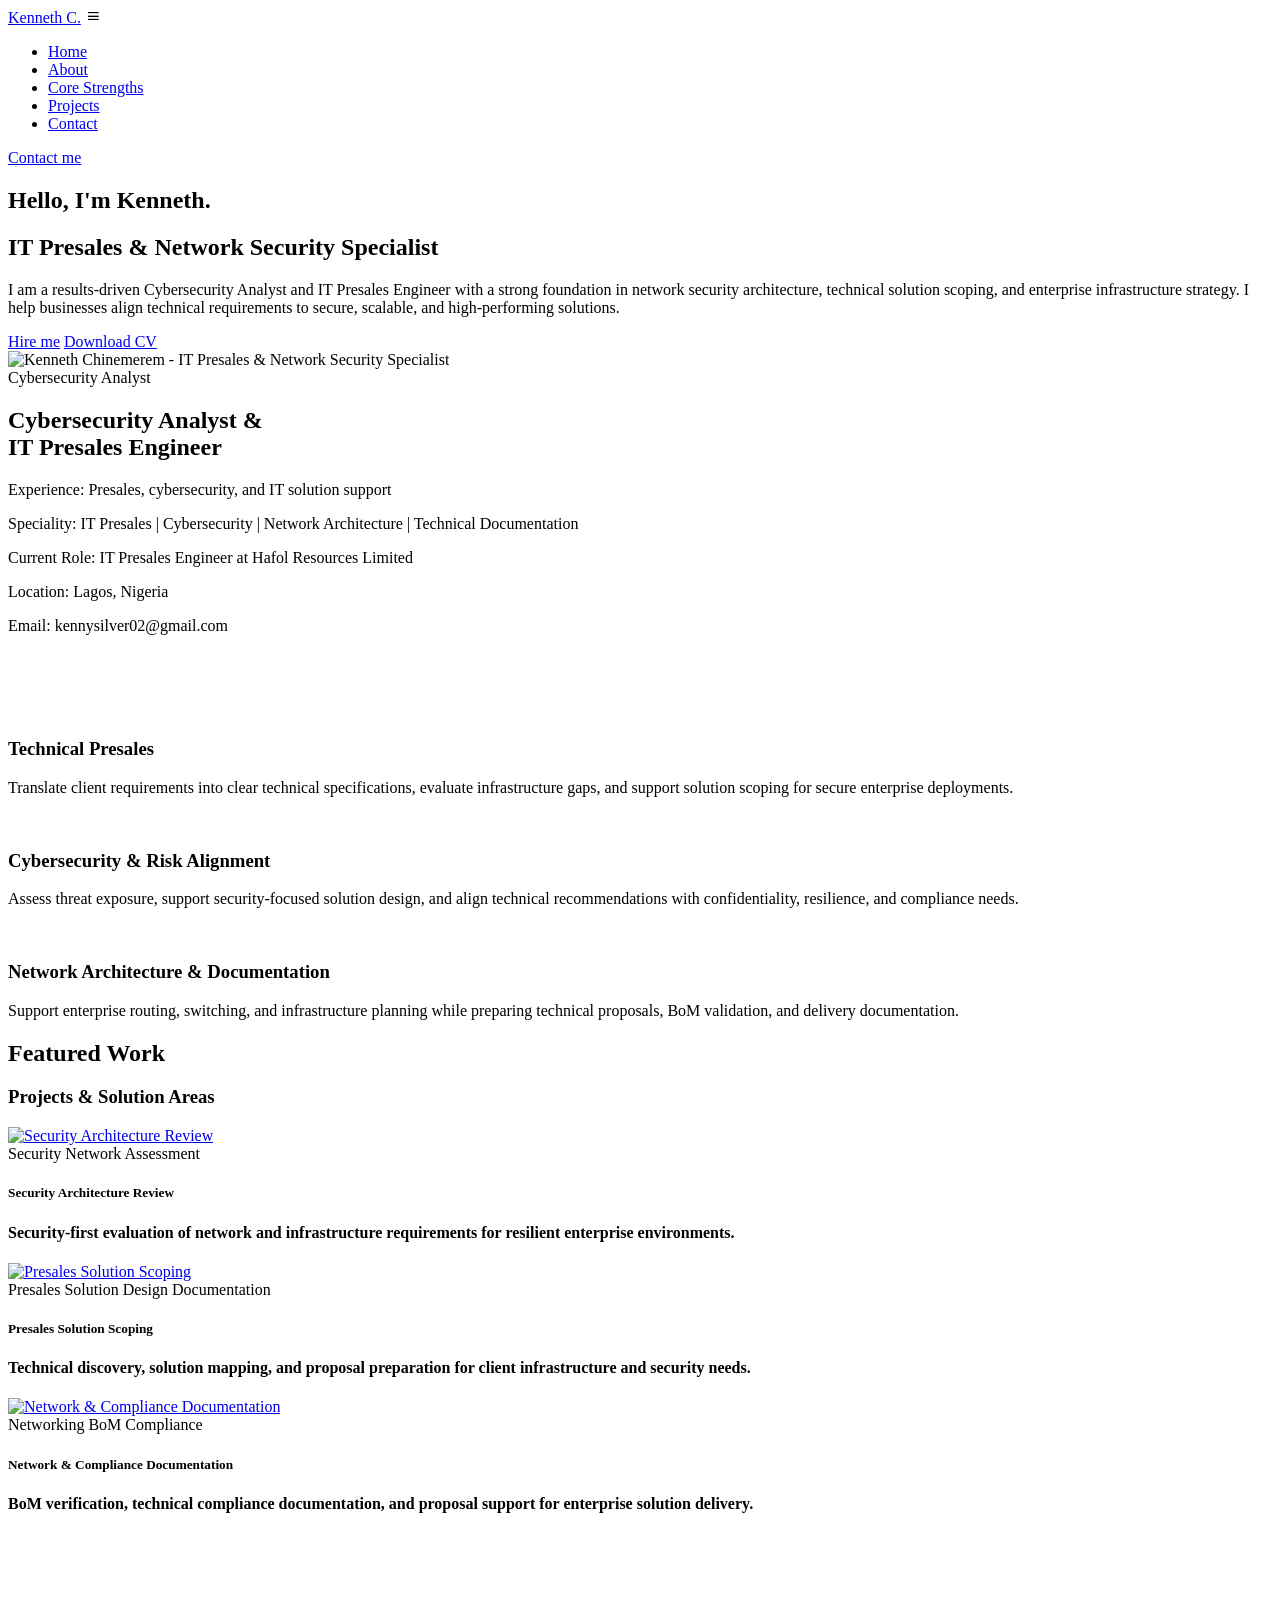
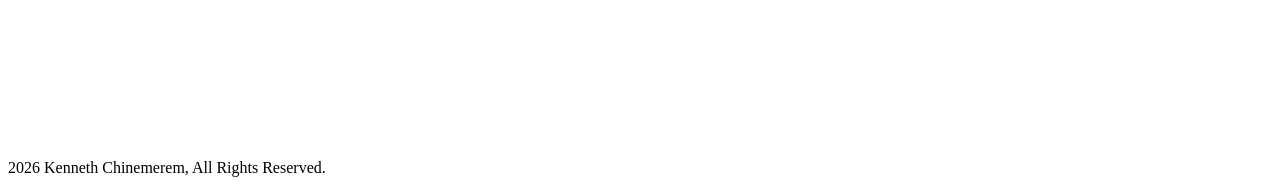
==== index.html @ 2a14ae57 "Replace portfolio content with Kenneth Chinemerem profile and resume details" ====
<!DOCTYPE html>
<html lang="en">
<head>
    <meta charset="UTF-8">
    <meta name="viewport" content="width=device-width, initial-scale=1.0">
    <title>Kenneth Chinemerem | IT Presales & Cybersecurity Specialist</title>
    <meta name="description" content="Kenneth Chinemerem is an IT Presales & Network Security Specialist focused on cybersecurity, network infrastructure, technical solution scoping, and enterprise security solutions.">
    <link rel="stylesheet" href="style.css">
    <link rel="stylesheet" href="https://unpkg.com/boxicons@latest/css/boxicons.min.css">
    <link href="https://cdn.jsdelivr.net/npm/remixicon@3.5.0/fonts/remixicon.css" rel="stylesheet">
    <link rel="stylesheet" href="https://unpkg.com/aos@next/dist/aos.css" />
</head>
<body>

<header>
  <a href="#" class="logo"><span>Kenneth</span> C.</a>
  <div class="bx bx-menu" id="menu-icon"></div>
  <ul class="navlist">
    <li><a href="#home">Home</a></li>
    <li><a href="#about">About</a></li>
    <li><a href="#services">Core Strengths</a></li>
    <li><a href="#portfolio">Projects</a></li>
    <li><a href="#contact">Contact</a></li>
  </ul>
  <div class="top-btnn">
    <a href="#contact" class="h-btn">Contact me</a>
  </div>
</header>

<section class="hero" id="home">
  <div class="main-content" data-aos="fade-in">
    <h1>Hello, I'm Kenneth.</h1>
    <h2>IT Presales & <span>Network Security</span> Specialist</h2>
    <p>
      I am a results-driven Cybersecurity Analyst and IT Presales Engineer with a strong foundation in network security architecture, technical solution scoping, and enterprise infrastructure strategy. I help businesses align technical requirements to secure, scalable, and high-performing solutions.
    </p>

    <div class="social">
      <a href="https://github.com/kennysilver02" target="_blank" rel="noreferrer"><i class="ri-github-fill"></i></a>
      <a href="https://linkedin.com/in/kenneth-chinemerem" target="_blank" rel="noreferrer"><i class="ri-linkedin-fill"></i></a>
    </div>

    <div class="main-btn">
      <a href="#contact" class="btn">Hire me</a>
      <a href="RESUME.md" class="btn btn2">Download CV</a>
    </div>
  </div>
</section>

<section class="about" id="about">
  <div class="about-img" data-aos="zoom-in-down">
    <div class="profile-wrapper">
      <img src="./img/my pic.jpg" alt="Kenneth Chinemerem - IT Presales & Network Security Specialist">
      <div class="role-badge">Cybersecurity Analyst</div>
    </div>
  </div>

  <div class="about-text" data-aos="zoom-in-up">
    <h2>Cybersecurity Analyst &<br> IT Presales <span>Engineer</span></h2>
    <div class="exp-area">
      <p class="exp">Experience: <span>Presales, cybersecurity, and IT solution support</span></p>
      <p class="exp">Speciality: <span>IT Presales | Cybersecurity | Network Architecture | Technical Documentation</span></p>
      <p class="exp">Current Role: <span>IT Presales Engineer at Hafol Resources Limited</span></p>
      <p class="exp">Location: <span>Lagos, Nigeria</span></p>
      <p class="exp">Email: <span>kennysilver02@gmail.com</span></p>
    </div>
  </div>
</section>

<section class="services" id="services">
  <div class="center-text" data-aos="fade-down">
    <h2>Core <span>Strengths</span></h2>
  </div>

  <div class="services-content" data-aos="zoom-in-up">
    <div class="box">
      <img src="./img/s-1.svg" alt="">
      <h3>Technical Presales</h3>
      <p>Translate client requirements into clear technical specifications, evaluate infrastructure gaps, and support solution scoping for secure enterprise deployments.</p>
    </div>

    <div class="box">
      <img src="./img/s-2.svg" alt="">
      <h3>Cybersecurity & Risk Alignment</h3>
      <p>Assess threat exposure, support security-focused solution design, and align technical recommendations with confidentiality, resilience, and compliance needs.</p>
    </div>

    <div class="box">
      <img src="./img/s-3.svg" alt="">
      <h3>Network Architecture & Documentation</h3>
      <p>Support enterprise routing, switching, and infrastructure planning while preparing technical proposals, BoM validation, and delivery documentation.</p>
    </div>
  </div>
</section>

<section class="portfolio" id="portfolio">
  <div class="center-text" data-aos="fade-down">
    <h2>Featured <span>Work</span></h2>
    <h3>Projects & Solution Areas</h3>
  </div>

  <div class="Portfolio-content" data-aos="zoom-in-up">
    <div class="row">
      <a href="#" target="_blank" rel="noreferrer">
        <img src="./img/port-11.png" alt="Security Architecture Review">
      </a>
      <div class="tag-group">
        <span class="tech-tag">Security</span>
        <span class="tech-tag">Network</span>
        <span class="tech-tag">Assessment</span>
      </div>
      <div class="main-row">
        <div class="row-text">
          <h5>Security Architecture Review</h5>
        </div>
        <div class="row-icon"><i class="ri-shield-check-fill"></i></div>
      </div>
      <h4>Security-first evaluation of network and infrastructure requirements for resilient enterprise environments.</h4>
    </div>

    <div class="row">
      <a href="#" target="_blank" rel="noreferrer">
        <img src="./img/port-44.jpg" alt="Presales Solution Scoping">
      </a>
      <div class="tag-group">
        <span class="tech-tag">Presales</span>
        <span class="tech-tag">Solution Design</span>
        <span class="tech-tag">Documentation</span>
      </div>
      <div class="main-row">
        <div class="row-text">
          <h5>Presales Solution Scoping</h5>
        </div>
        <div class="row-icon"><i class="ri-file-paper-2-fill"></i></div>
      </div>
      <h4>Technical discovery, solution mapping, and proposal preparation for client infrastructure and security needs.</h4>
    </div>

    <div class="row">
      <a href="#" target="_blank" rel="noreferrer">
        <img src="./img/port-55.png" alt="Network & Compliance Documentation">
      </a>
      <div class="tag-group">
        <span class="tech-tag">Networking</span>
        <span class="tech-tag">BoM</span>
        <span class="tech-tag">Compliance</span>
      </div>
      <div class="main-row">
        <div class="row-text">
          <h5>Network & Compliance Documentation</h5>
        </div>
        <div class="row-icon"><i class="ri-stack-line"></i></div>
      </div>
      <h4>BoM verification, technical compliance documentation, and proposal support for enterprise solution delivery.</h4>
    </div>
  </div>
</section>

<section class="contact" id="contact">
  <div class="center-text" data-aos="fade-down">
    <h2>Contact <span>Me</span></h2>
  </div>

  <div class="contact-form" data-aos="zoom-in">
    <form action="https://formspree.io/f/your-form-id" method="POST">
      <input type="text" name="name" placeholder="Your Name" required>
      <input type="email" name="email" placeholder="Email Address..." required>
      <textarea name="message" cols="30" rows="10" placeholder="Write Message Here." required></textarea>
      <input type="submit" value="Send Message" class="send-btn">
    </form>
  </div>
</section>

<div class="social">
  <a href="https://github.com/kennysilver02" target="_blank" rel="noreferrer"><i class="ri-github-fill"></i></a>
  <a href="https://linkedin.com/in/kenneth-chinemerem" target="_blank" rel="noreferrer"><i class="ri-linkedin-fill"></i></a>
</div>

<div class="footer">
  <div class="copyright">
    <p>2026 Kenneth Chinemerem, All Rights Reserved.</p>
  </div>
  <a href="#home" class="scroll-top"><i class="ri-arrow-up-s-fill"></i></a>
</div>

<script src="./script.js"></script>
<script src="https://unpkg.com/aos@next/dist/aos.js"></script>
<script>
  AOS.init({
    offset: 300,
    duration: 1400,
  });
</script>

</body>
</html>
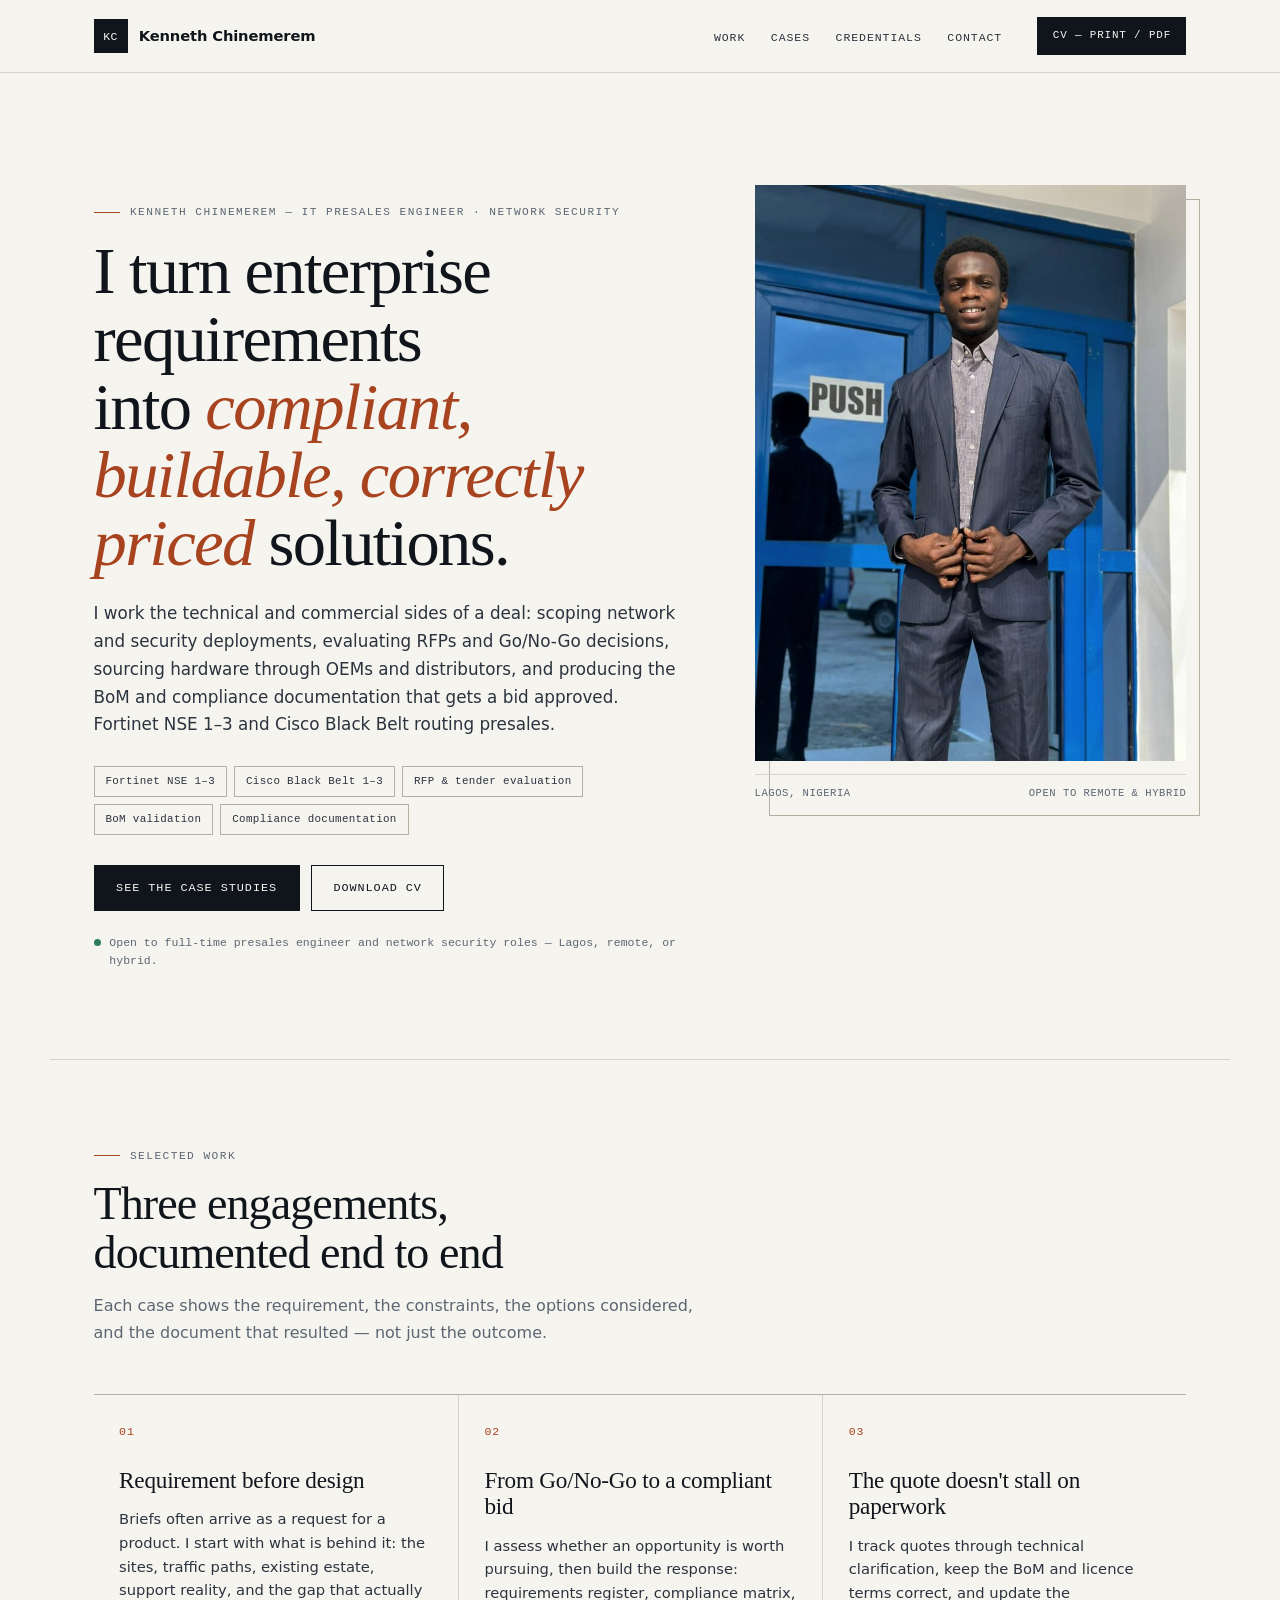
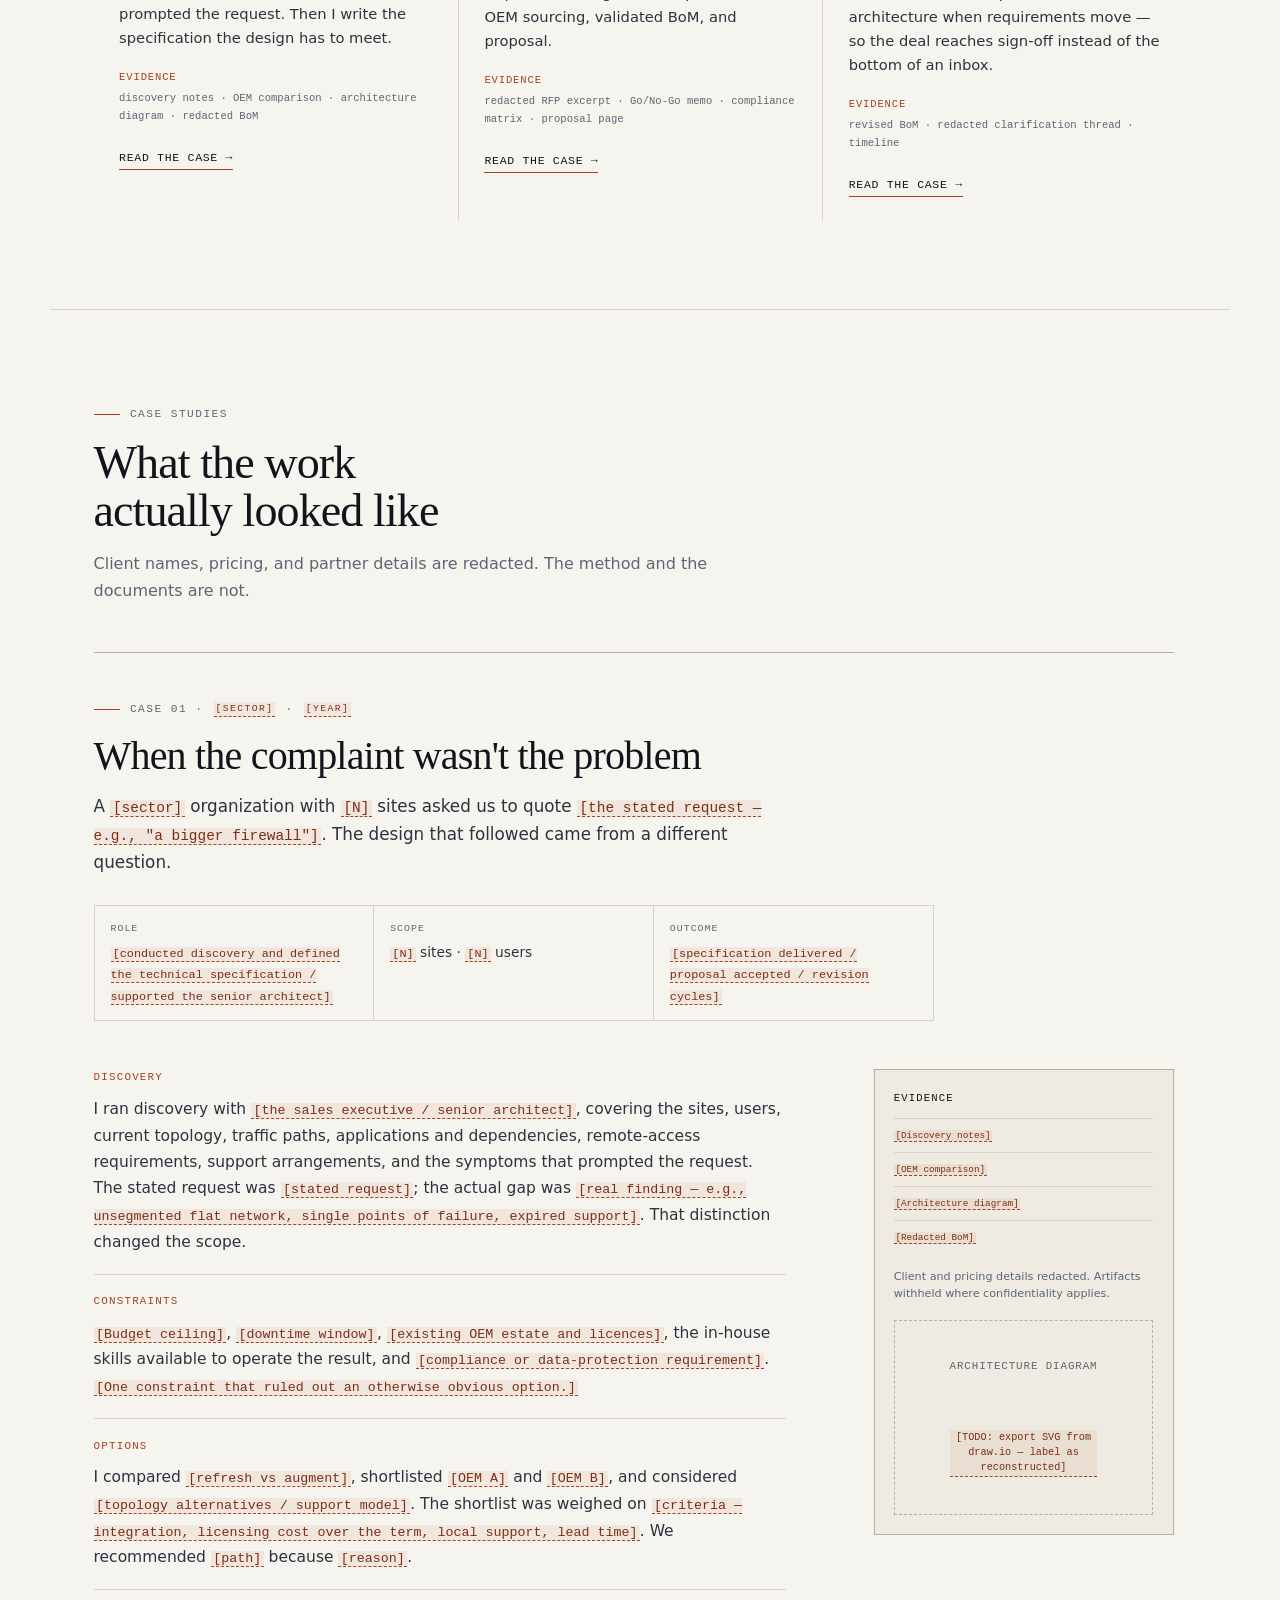
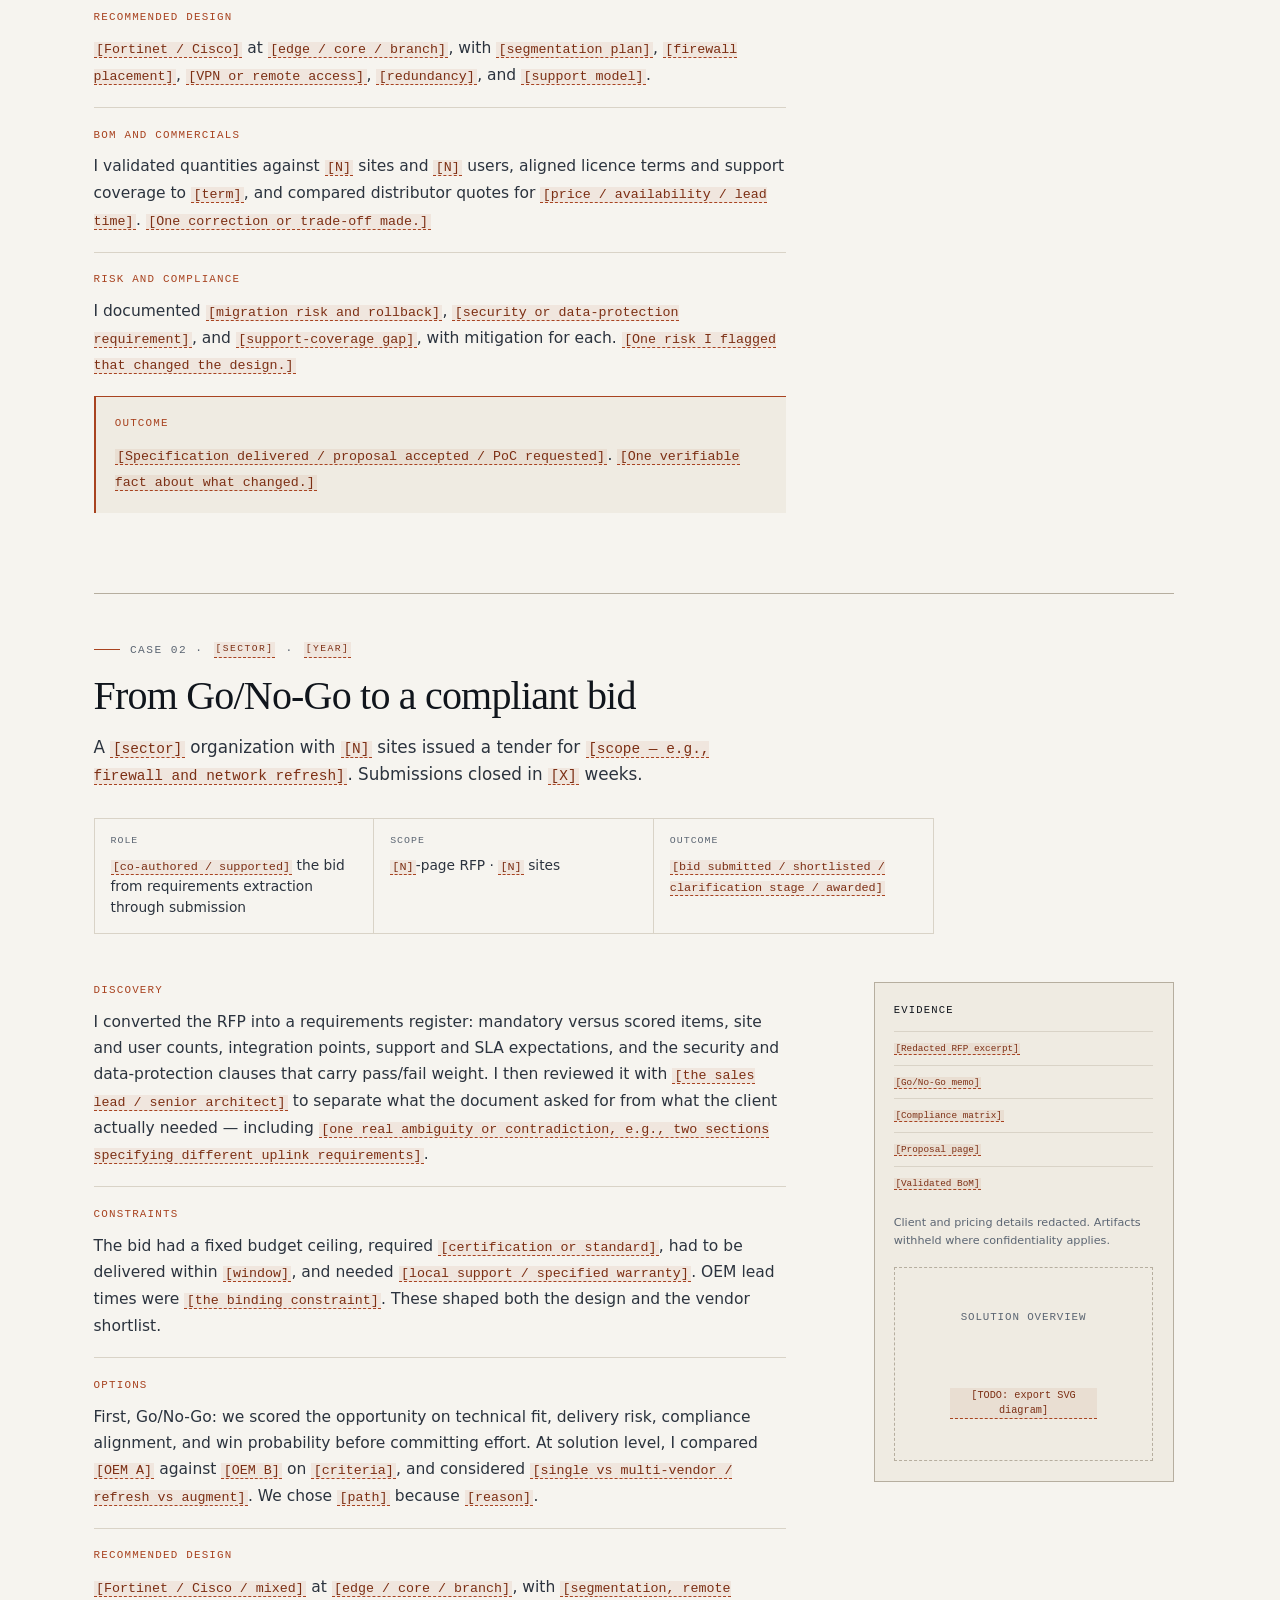
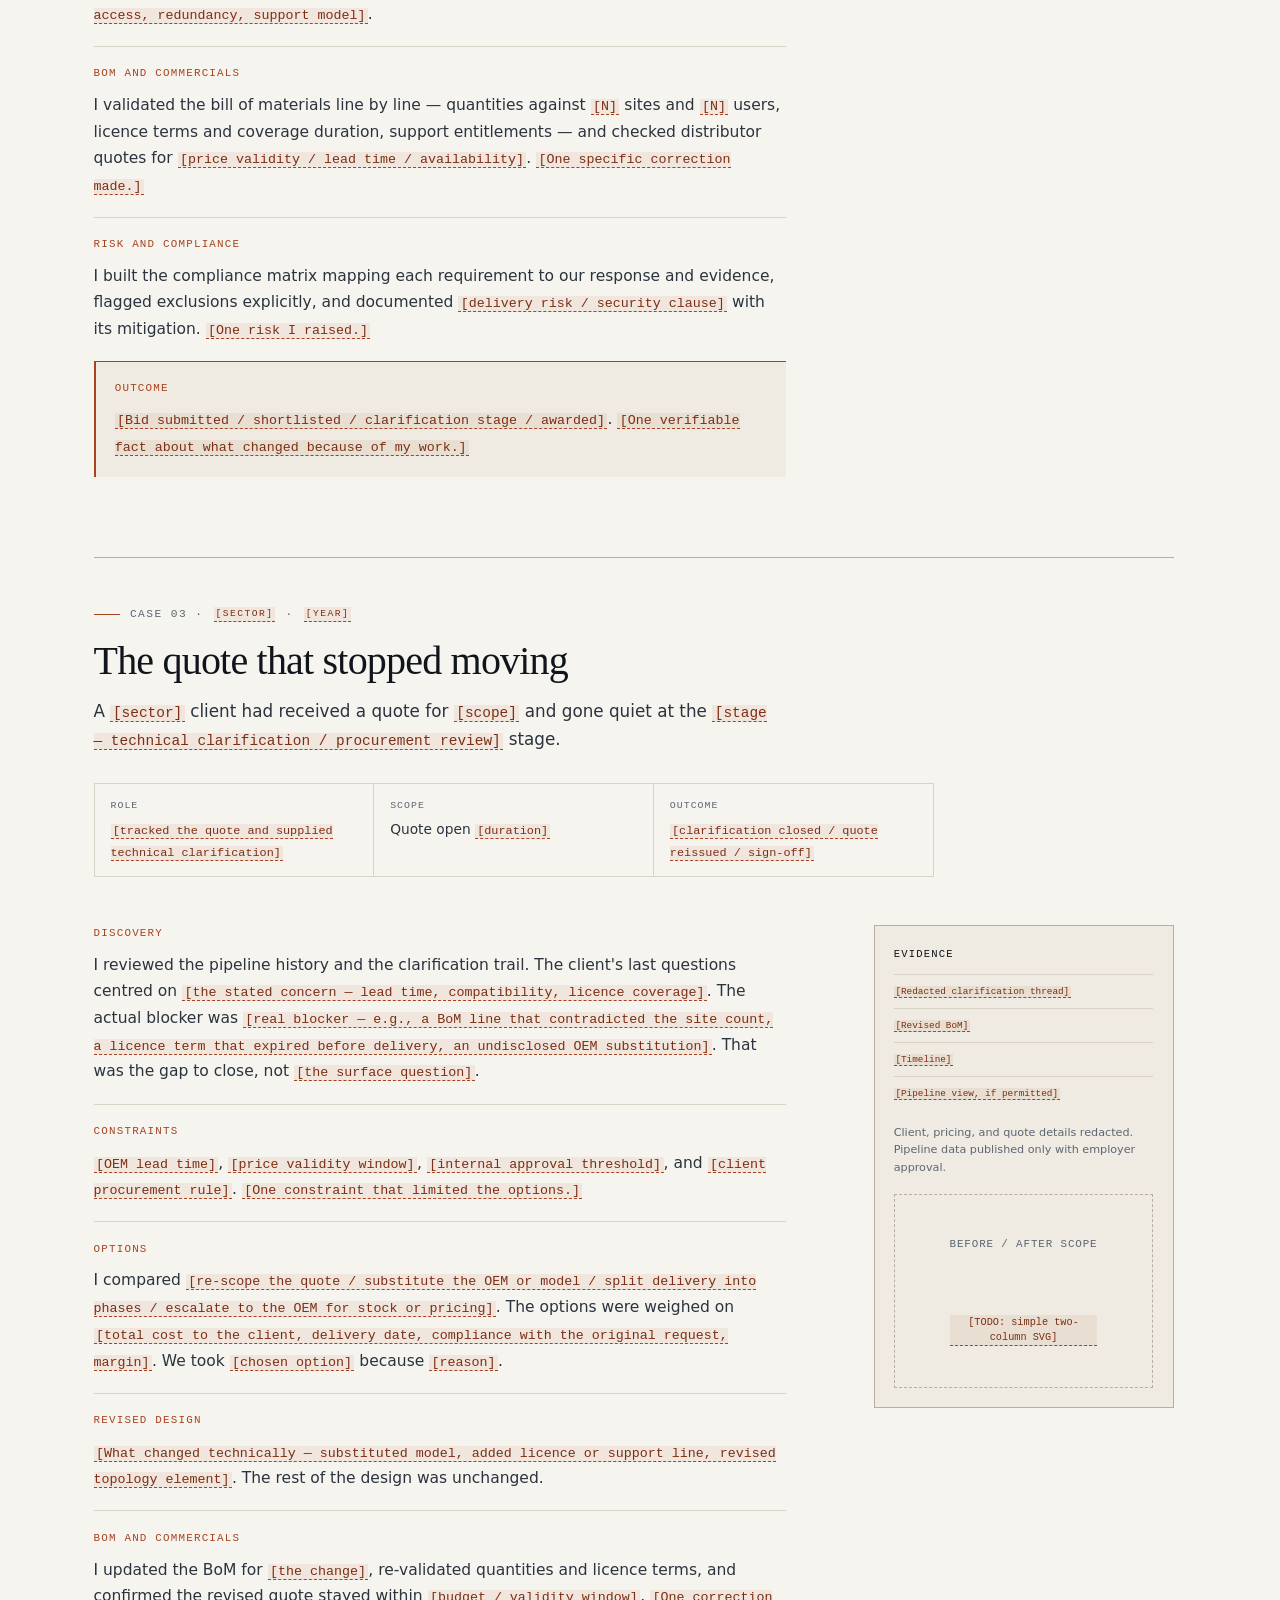
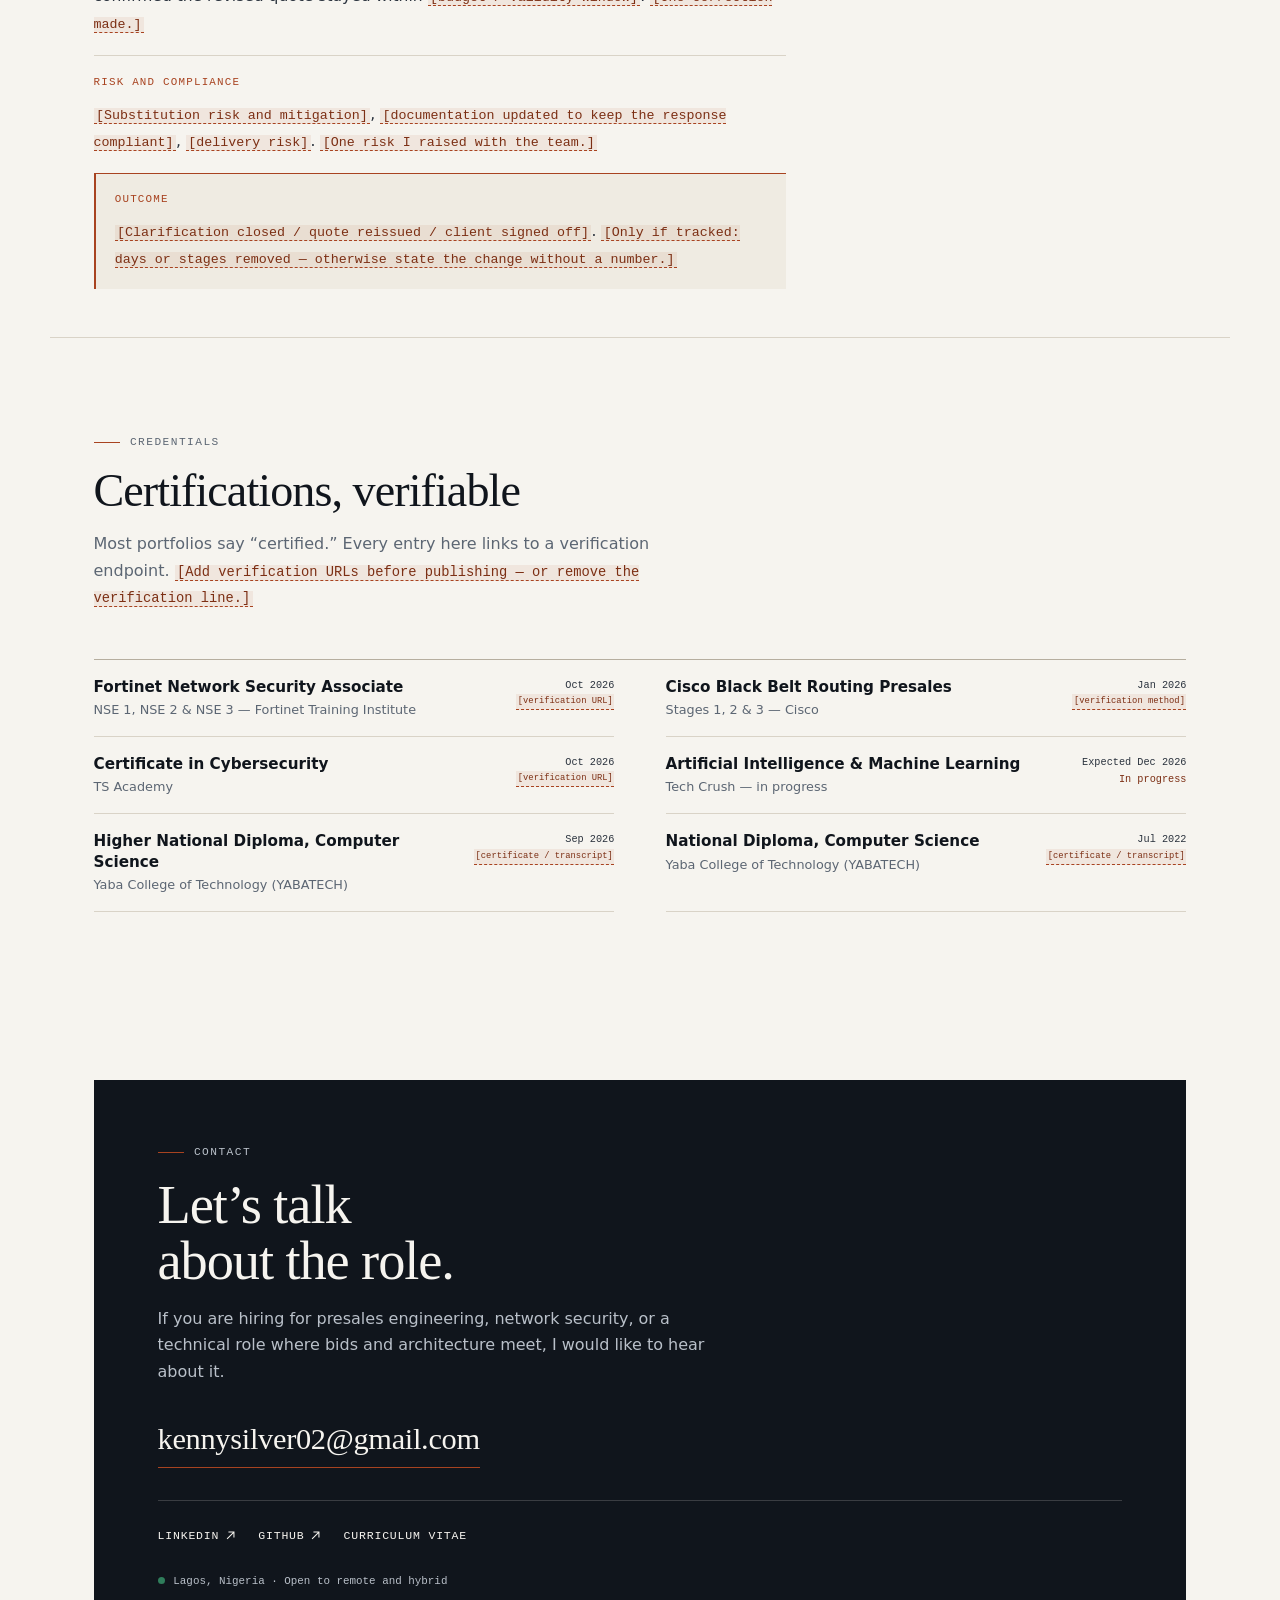
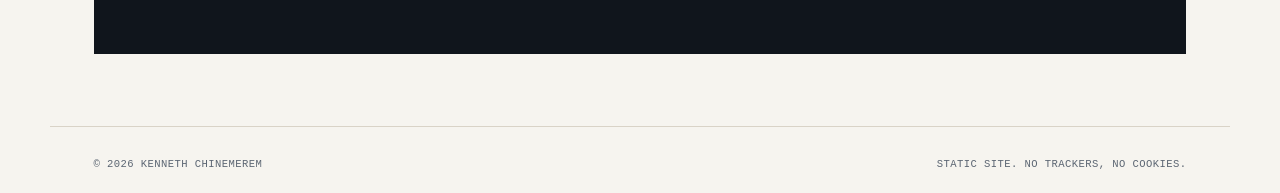
==== commit fb78365c: "Rebuild portfolio as presales evidence site Replace the template with an editorial profile: three ca" ====
--- a/index.html
+++ b/index.html
@@ -1,196 +1,638 @@
 <!DOCTYPE html>
 <html lang="en">
 <head>
-    <meta charset="UTF-8">
-    <meta name="viewport" content="width=device-width, initial-scale=1.0">
-    <title>Kenneth Chinemerem | IT Presales & Cybersecurity Specialist</title>
-    <meta name="description" content="Kenneth Chinemerem is an IT Presales & Network Security Specialist focused on cybersecurity, network infrastructure, technical solution scoping, and enterprise security solutions.">
-    <link rel="stylesheet" href="style.css">
-    <link rel="stylesheet" href="https://unpkg.com/boxicons@latest/css/boxicons.min.css">
-    <link href="https://cdn.jsdelivr.net/npm/remixicon@3.5.0/fonts/remixicon.css" rel="stylesheet">
-    <link rel="stylesheet" href="https://unpkg.com/aos@next/dist/aos.css" />
+<meta charset="UTF-8">
+<meta name="viewport" content="width=device-width, initial-scale=1.0">
+<title>Kenneth Chinemerem — IT Presales Engineer | Network Security</title>
+<meta name="description" content="Kenneth Chinemerem is an IT Presales Engineer with Fortinet NSE 1–3 and Cisco Black Belt routing presales, working on RFP evaluation, solution scoping, BoM validation, and compliance documentation for network and security deployments.">
+<meta name="theme-color" content="#10151c">
+
+<!-- TODO before deploy: replace example.com with the deployed URL in canonical, OG, and JSON-LD. -->
+<link rel="canonical" href="https://example.com/">
+
+<meta property="og:type" content="profile">
+<meta property="og:title" content="Kenneth Chinemerem — IT Presales Engineer">
+<meta property="og:description" content="Enterprise requirements into compliant, buildable, correctly priced network and security solutions.">
+<meta property="og:url" content="https://example.com/">
+<meta property="og:image" content="https://example.com/img/og.jpg">
+<meta property="og:image:width" content="1200">
+<meta property="og:image:height" content="630">
+<meta name="twitter:card" content="summary_large_image">
+
+<link rel="icon" href="img/favicon.svg" type="image/svg+xml">
+<link rel="preload" as="image" href="img/kenneth-portrait.jpg">
+<link rel="stylesheet" href="style.css">
+
+<!--
+  PLACEHOLDERS
+  Every bracketed item is wrapped in <span class="ph"> and must be replaced or removed
+  before publishing. Nothing in brackets should reach production.
+  Blocking inputs are listed in the case studies and the credentials section.
+-->
+
+<script type="application/ld+json">
+{
+  "@context": "https://schema.org",
+  "@type": "Person",
+  "name": "Kenneth Chinemerem",
+  "jobTitle": "IT Presales Engineer",
+  "description": "IT Presales Engineer specialising in network security solution scoping, RFP and bid evaluation, OEM sourcing, BoM validation, and compliance documentation.",
+  "email": "mailto:kennysilver02@gmail.com",
+  "url": "https://example.com/",
+  "image": "https://example.com/img/kenneth-portrait.jpg",
+  "address": {
+    "@type": "PostalAddress",
+    "addressLocality": "Lagos",
+    "addressCountry": "NG"
+  },
+  "sameAs": [
+    "https://linkedin.com/in/kenneth-chinemerem",
+    "https://github.com/kennysilver02"
+  ],
+  "alumniOf": {
+    "@type": "CollegeOrUniversity",
+    "name": "Yaba College of Technology"
+  },
+  "knowsAbout": [
+    "IT presales",
+    "Network security",
+    "RFP evaluation",
+    "Bill of Materials validation",
+    "Technical compliance documentation",
+    "Fortinet security",
+    "Enterprise routing and switching"
+  ],
+  "hasCredential": [
+    { "@type": "EducationalOccupationalCredential", "name": "Fortinet Network Security Associate (NSE 1–3)", "credentialCategory": "certification" },
+    { "@type": "EducationalOccupationalCredential", "name": "Cisco Black Belt Routing Presales (Stages 1–3)", "credentialCategory": "certification" }
+  ]
+}
+</script>
 </head>
 <body>
-
-<header>
-  <a href="#" class="logo"><span>Kenneth</span> C.</a>
-  <div class="bx bx-menu" id="menu-icon"></div>
-  <ul class="navlist">
-    <li><a href="#home">Home</a></li>
-    <li><a href="#about">About</a></li>
-    <li><a href="#services">Core Strengths</a></li>
-    <li><a href="#portfolio">Projects</a></li>
-    <li><a href="#contact">Contact</a></li>
-  </ul>
-  <div class="top-btnn">
-    <a href="#contact" class="h-btn">Contact me</a>
+<a class="skip-link" href="#main">Skip to content</a>
+
+<header class="site-header">
+  <div class="wrap header-inner">
+    <a class="brand" href="#top">
+      <span class="brand-mark" aria-hidden="true">KC</span>
+      <span class="brand-name">Kenneth Chinemerem</span>
+    </a>
+
+    <button class="nav-toggle" type="button" aria-expanded="false" aria-controls="site-nav" aria-label="Open menu">
+      <span class="nav-toggle-bar" aria-hidden="true"></span>
+      <span class="nav-toggle-bar" aria-hidden="true"></span>
+    </button>
+
+    <nav id="site-nav" class="site-nav" aria-label="Primary">
+      <ul>
+        <li><a href="#work">Work</a></li>
+        <li><a href="#cases">Cases</a></li>
+        <li><a href="#credentials">Credentials</a></li>
+        <li><a href="#contact">Contact</a></li>
+      </ul>
+      <a class="button button-small" href="cv.html">CV — print / PDF</a>
+    </nav>
   </div>
 </header>
 
-<section class="hero" id="home">
-  <div class="main-content" data-aos="fade-in">
-    <h1>Hello, I'm Kenneth.</h1>
-    <h2>IT Presales & <span>Network Security</span> Specialist</h2>
-    <p>
-      I am a results-driven Cybersecurity Analyst and IT Presales Engineer with a strong foundation in network security architecture, technical solution scoping, and enterprise infrastructure strategy. I help businesses align technical requirements to secure, scalable, and high-performing solutions.
-    </p>
-
-    <div class="social">
-      <a href="https://github.com/kennysilver02" target="_blank" rel="noreferrer"><i class="ri-github-fill"></i></a>
-      <a href="https://linkedin.com/in/kenneth-chinemerem" target="_blank" rel="noreferrer"><i class="ri-linkedin-fill"></i></a>
+<main id="main">
+
+  <section class="hero wrap" id="top">
+    <div class="hero-copy">
+      <p class="eyebrow">Kenneth Chinemerem — IT Presales Engineer · Network Security</p>
+      <h1>I turn enterprise requirements into <em>compliant, buildable, correctly priced</em> solutions.</h1>
+      <p class="lede">
+        I work the technical and commercial sides of a deal: scoping network and security
+        deployments, evaluating RFPs and Go/No-Go decisions, sourcing hardware through OEMs
+        and distributors, and producing the BoM and compliance documentation that gets a bid
+        approved. Fortinet NSE 1–3 and Cisco Black Belt routing presales.
+      </p>
+
+      <ul class="chips">
+        <li>Fortinet NSE 1–3</li>
+        <li>Cisco Black Belt 1–3</li>
+        <li>RFP &amp; tender evaluation</li>
+        <li>BoM validation</li>
+        <li>Compliance documentation</li>
+      </ul>
+
+      <div class="actions">
+        <a class="button" href="#cases">See the case studies</a>
+        <a class="button button-ghost" href="cv.html">Download CV</a>
+      </div>
+
+      <p class="availability">
+        Open to full-time presales engineer and network security roles — Lagos, remote, or hybrid.
+      </p>
     </div>
 
-    <div class="main-btn">
-      <a href="#contact" class="btn">Hire me</a>
-      <a href="RESUME.md" class="btn btn2">Download CV</a>
+    <figure class="hero-portrait">
+      <img src="img/kenneth-portrait.jpg" width="760" height="1013"
+           alt="Kenneth Chinemerem, IT Presales Engineer, photographed in Lagos." fetchpriority="high">
+      <figcaption>
+        <span>Lagos, Nigeria</span>
+        <span>Open to remote &amp; hybrid</span>
+      </figcaption>
+    </figure>
+  </section>
+
+  <section class="work wrap" id="work">
+    <header class="section-head">
+      <p class="eyebrow">Selected work</p>
+      <h2>Three engagements, documented end to end</h2>
+      <p class="section-sub">
+        Each case shows the requirement, the constraints, the options considered, and the
+        document that resulted — not just the outcome.
+      </p>
+    </header>
+
+    <ol class="cards">
+      <li class="card">
+        <span class="card-num" aria-hidden="true">01</span>
+        <h3>Requirement before design</h3>
+        <p>
+          Briefs often arrive as a request for a product. I start with what is behind it:
+          the sites, traffic paths, existing estate, support reality, and the gap that
+          actually prompted the request. Then I write the specification the design has to meet.
+        </p>
+        <p class="evidence-line">
+          <span class="evidence-label">Evidence</span>
+          discovery notes · OEM comparison · architecture diagram · redacted BoM
+        </p>
+        <a class="card-link" href="#case-01">Read the case</a>
+      </li>
+
+      <li class="card">
+        <span class="card-num" aria-hidden="true">02</span>
+        <h3>From Go/No-Go to a compliant bid</h3>
+        <p>
+          I assess whether an opportunity is worth pursuing, then build the response:
+          requirements register, compliance matrix, OEM sourcing, validated BoM, and proposal.
+        </p>
+        <p class="evidence-line">
+          <span class="evidence-label">Evidence</span>
+          redacted RFP excerpt · Go/No-Go memo · compliance matrix · proposal page
+        </p>
+        <a class="card-link" href="#case-02">Read the case</a>
+      </li>
+
+      <li class="card">
+        <span class="card-num" aria-hidden="true">03</span>
+        <h3>The quote doesn't stall on paperwork</h3>
+        <p>
+          I track quotes through technical clarification, keep the BoM and licence terms
+          correct, and update the architecture when requirements move — so the deal reaches
+          sign-off instead of the bottom of an inbox.
+        </p>
+        <p class="evidence-line">
+          <span class="evidence-label">Evidence</span>
+          revised BoM · redacted clarification thread · timeline
+        </p>
+        <a class="card-link" href="#case-03">Read the case</a>
+      </li>
+    </ol>
+  </section>
+
+  <section class="cases wrap" id="cases">
+    <header class="section-head">
+      <p class="eyebrow">Case studies</p>
+      <h2>What the work actually looked like</h2>
+      <p class="section-sub">
+        Client names, pricing, and partner details are redacted. The method and the documents
+        are not.
+      </p>
+    </header>
+
+    <article class="case" id="case-01">
+      <header class="case-head">
+        <p class="eyebrow">Case 01 · <span class="ph">[sector]</span> · <span class="ph">[year]</span></p>
+        <h3>When the complaint wasn't the problem</h3>
+        <p class="case-deck">
+          A <span class="ph">[sector]</span> organization with <span class="ph">[N]</span> sites
+          asked us to quote <span class="ph">[the stated request — e.g., "a bigger firewall"]</span>.
+          The design that followed came from a different question.
+        </p>
+        <dl class="case-meta">
+          <div><dt>Role</dt><dd><span class="ph">[conducted discovery and defined the technical specification / supported the senior architect]</span></dd></div>
+          <div><dt>Scope</dt><dd><span class="ph">[N]</span> sites · <span class="ph">[N]</span> users</dd></div>
+          <div><dt>Outcome</dt><dd><span class="ph">[specification delivered / proposal accepted / revision cycles]</span></dd></div>
+        </dl>
+      </header>
+
+      <div class="case-body">
+        <div class="case-main">
+          <section class="step">
+            <h4>Discovery</h4>
+            <p>
+              I ran discovery with <span class="ph">[the sales executive / senior architect]</span>,
+              covering the sites, users, current topology, traffic paths, applications and
+              dependencies, remote-access requirements, support arrangements, and the symptoms
+              that prompted the request. The stated request was
+              <span class="ph">[stated request]</span>; the actual gap was
+              <span class="ph">[real finding — e.g., unsegmented flat network, single points of failure, expired support]</span>.
+              That distinction changed the scope.
+            </p>
+          </section>
+
+          <section class="step">
+            <h4>Constraints</h4>
+            <p>
+              <span class="ph">[Budget ceiling]</span>,
+              <span class="ph">[downtime window]</span>,
+              <span class="ph">[existing OEM estate and licences]</span>, the in-house skills
+              available to operate the result, and
+              <span class="ph">[compliance or data-protection requirement]</span>.
+              <span class="ph">[One constraint that ruled out an otherwise obvious option.]</span>
+            </p>
+          </section>
+
+          <section class="step">
+            <h4>Options</h4>
+            <p>
+              I compared <span class="ph">[refresh vs augment]</span>, shortlisted
+              <span class="ph">[OEM A]</span> and <span class="ph">[OEM B]</span>, and considered
+              <span class="ph">[topology alternatives / support model]</span>. The shortlist was
+              weighed on <span class="ph">[criteria — integration, licensing cost over the term, local support, lead time]</span>.
+              We recommended <span class="ph">[path]</span> because <span class="ph">[reason]</span>.
+            </p>
+          </section>
+
+          <section class="step">
+            <h4>Recommended design</h4>
+            <p>
+              <span class="ph">[Fortinet / Cisco]</span> at
+              <span class="ph">[edge / core / branch]</span>, with
+              <span class="ph">[segmentation plan]</span>,
+              <span class="ph">[firewall placement]</span>,
+              <span class="ph">[VPN or remote access]</span>,
+              <span class="ph">[redundancy]</span>, and
+              <span class="ph">[support model]</span>.
+            </p>
+          </section>
+
+          <section class="step">
+            <h4>BoM and commercials</h4>
+            <p>
+              I validated quantities against <span class="ph">[N]</span> sites and
+              <span class="ph">[N]</span> users, aligned licence terms and support coverage to
+              <span class="ph">[term]</span>, and compared distributor quotes for
+              <span class="ph">[price / availability / lead time]</span>.
+              <span class="ph">[One correction or trade-off made.]</span>
+            </p>
+          </section>
+
+          <section class="step">
+            <h4>Risk and compliance</h4>
+            <p>
+              I documented <span class="ph">[migration risk and rollback]</span>,
+              <span class="ph">[security or data-protection requirement]</span>, and
+              <span class="ph">[support-coverage gap]</span>, with mitigation for each.
+              <span class="ph">[One risk I flagged that changed the design.]</span>
+            </p>
+          </section>
+
+          <section class="step step-outcome">
+            <h4>Outcome</h4>
+            <p>
+              <span class="ph">[Specification delivered / proposal accepted / PoC requested]</span>.
+              <span class="ph">[One verifiable fact about what changed.]</span>
+            </p>
+          </section>
+        </div>
+
+        <aside class="case-evidence" aria-label="Evidence for case 01">
+          <h4>Evidence</h4>
+          <ul>
+            <li><span class="ph">[Discovery notes]</span></li>
+            <li><span class="ph">[OEM comparison]</span></li>
+            <li><span class="ph">[Architecture diagram]</span></li>
+            <li><span class="ph">[Redacted BoM]</span></li>
+          </ul>
+          <p class="note">Client and pricing details redacted. Artifacts withheld where confidentiality applies.</p>
+          <figure class="diagram">
+            <span>Architecture diagram</span>
+            <small class="ph">[TODO: export SVG from draw.io — label as reconstructed]</small>
+          </figure>
+        </aside>
+      </div>
+    </article>
+
+    <article class="case" id="case-02">
+      <header class="case-head">
+        <p class="eyebrow">Case 02 · <span class="ph">[sector]</span> · <span class="ph">[year]</span></p>
+        <h3>From Go/No-Go to a compliant bid</h3>
+        <p class="case-deck">
+          A <span class="ph">[sector]</span> organization with <span class="ph">[N]</span> sites
+          issued a tender for <span class="ph">[scope — e.g., firewall and network refresh]</span>.
+          Submissions closed in <span class="ph">[X]</span> weeks.
+        </p>
+        <dl class="case-meta">
+          <div><dt>Role</dt><dd><span class="ph">[co-authored / supported]</span> the bid from requirements extraction through submission</dd></div>
+          <div><dt>Scope</dt><dd><span class="ph">[N]</span>-page RFP · <span class="ph">[N]</span> sites</dd></div>
+          <div><dt>Outcome</dt><dd><span class="ph">[bid submitted / shortlisted / clarification stage / awarded]</span></dd></div>
+        </dl>
+      </header>
+
+      <div class="case-body">
+        <div class="case-main">
+          <section class="step">
+            <h4>Discovery</h4>
+            <p>
+              I converted the RFP into a requirements register: mandatory versus scored items,
+              site and user counts, integration points, support and SLA expectations, and the
+              security and data-protection clauses that carry pass/fail weight. I then reviewed
+              it with <span class="ph">[the sales lead / senior architect]</span> to separate what
+              the document asked for from what the client actually needed — including
+              <span class="ph">[one real ambiguity or contradiction, e.g., two sections specifying different uplink requirements]</span>.
+            </p>
+          </section>
+
+          <section class="step">
+            <h4>Constraints</h4>
+            <p>
+              The bid had a fixed budget ceiling, required
+              <span class="ph">[certification or standard]</span>, had to be delivered within
+              <span class="ph">[window]</span>, and needed
+              <span class="ph">[local support / specified warranty]</span>. OEM lead times were
+              <span class="ph">[the binding constraint]</span>. These shaped both the design and
+              the vendor shortlist.
+            </p>
+          </section>
+
+          <section class="step">
+            <h4>Options</h4>
+            <p>
+              First, Go/No-Go: we scored the opportunity on technical fit, delivery risk,
+              compliance alignment, and win probability before committing effort. At solution
+              level, I compared <span class="ph">[OEM A]</span> against
+              <span class="ph">[OEM B]</span> on <span class="ph">[criteria]</span>, and
+              considered <span class="ph">[single vs multi-vendor / refresh vs augment]</span>.
+              We chose <span class="ph">[path]</span> because <span class="ph">[reason]</span>.
+            </p>
+          </section>
+
+          <section class="step">
+            <h4>Recommended design</h4>
+            <p>
+              <span class="ph">[Fortinet / Cisco / mixed]</span> at
+              <span class="ph">[edge / core / branch]</span>, with
+              <span class="ph">[segmentation, remote access, redundancy, support model]</span>.
+            </p>
+          </section>
+
+          <section class="step">
+            <h4>BoM and commercials</h4>
+            <p>
+              I validated the bill of materials line by line — quantities against
+              <span class="ph">[N]</span> sites and <span class="ph">[N]</span> users, licence
+              terms and coverage duration, support entitlements — and checked distributor quotes
+              for <span class="ph">[price validity / lead time / availability]</span>.
+              <span class="ph">[One specific correction made.]</span>
+            </p>
+          </section>
+
+          <section class="step">
+            <h4>Risk and compliance</h4>
+            <p>
+              I built the compliance matrix mapping each requirement to our response and
+              evidence, flagged exclusions explicitly, and documented
+              <span class="ph">[delivery risk / security clause]</span> with its mitigation.
+              <span class="ph">[One risk I raised.]</span>
+            </p>
+          </section>
+
+          <section class="step step-outcome">
+            <h4>Outcome</h4>
+            <p>
+              <span class="ph">[Bid submitted / shortlisted / clarification stage / awarded]</span>.
+              <span class="ph">[One verifiable fact about what changed because of my work.]</span>
+            </p>
+          </section>
+        </div>
+
+        <aside class="case-evidence" aria-label="Evidence for case 02">
+          <h4>Evidence</h4>
+          <ul>
+            <li><span class="ph">[Redacted RFP excerpt]</span></li>
+            <li><span class="ph">[Go/No-Go memo]</span></li>
+            <li><span class="ph">[Compliance matrix]</span></li>
+            <li><span class="ph">[Proposal page]</span></li>
+            <li><span class="ph">[Validated BoM]</span></li>
+          </ul>
+          <p class="note">Client and pricing details redacted. Artifacts withheld where confidentiality applies.</p>
+          <figure class="diagram">
+            <span>Solution overview</span>
+            <small class="ph">[TODO: export SVG diagram]</small>
+          </figure>
+        </aside>
+      </div>
+    </article>
+
+    <article class="case" id="case-03">
+      <header class="case-head">
+        <p class="eyebrow">Case 03 · <span class="ph">[sector]</span> · <span class="ph">[year]</span></p>
+        <h3>The quote that stopped moving</h3>
+        <p class="case-deck">
+          A <span class="ph">[sector]</span> client had received a quote for
+          <span class="ph">[scope]</span> and gone quiet at the
+          <span class="ph">[stage — technical clarification / procurement review]</span> stage.
+        </p>
+        <dl class="case-meta">
+          <div><dt>Role</dt><dd><span class="ph">[tracked the quote and supplied technical clarification]</span></dd></div>
+          <div><dt>Scope</dt><dd>Quote open <span class="ph">[duration]</span></dd></div>
+          <div><dt>Outcome</dt><dd><span class="ph">[clarification closed / quote reissued / sign-off]</span></dd></div>
+        </dl>
+      </header>
+
+      <div class="case-body">
+        <div class="case-main">
+          <section class="step">
+            <h4>Discovery</h4>
+            <p>
+              I reviewed the pipeline history and the clarification trail. The client's last
+              questions centred on <span class="ph">[the stated concern — lead time, compatibility, licence coverage]</span>.
+              The actual blocker was
+              <span class="ph">[real blocker — e.g., a BoM line that contradicted the site count, a licence term that expired before delivery, an undisclosed OEM substitution]</span>.
+              That was the gap to close, not <span class="ph">[the surface question]</span>.
+            </p>
+          </section>
+
+          <section class="step">
+            <h4>Constraints</h4>
+            <p>
+              <span class="ph">[OEM lead time]</span>,
+              <span class="ph">[price validity window]</span>,
+              <span class="ph">[internal approval threshold]</span>, and
+              <span class="ph">[client procurement rule]</span>.
+              <span class="ph">[One constraint that limited the options.]</span>
+            </p>
+          </section>
+
+          <section class="step">
+            <h4>Options</h4>
+            <p>
+              I compared <span class="ph">[re-scope the quote / substitute the OEM or model / split delivery into phases / escalate to the OEM for stock or pricing]</span>.
+              The options were weighed on
+              <span class="ph">[total cost to the client, delivery date, compliance with the original request, margin]</span>.
+              We took <span class="ph">[chosen option]</span> because <span class="ph">[reason]</span>.
+            </p>
+          </section>
+
+          <section class="step">
+            <h4>Revised design</h4>
+            <p>
+              <span class="ph">[What changed technically — substituted model, added licence or support line, revised topology element]</span>.
+              The rest of the design was unchanged.
+            </p>
+          </section>
+
+          <section class="step">
+            <h4>BoM and commercials</h4>
+            <p>
+              I updated the BoM for <span class="ph">[the change]</span>, re-validated quantities
+              and licence terms, and confirmed the revised quote stayed within
+              <span class="ph">[budget / validity window]</span>.
+              <span class="ph">[One correction made.]</span>
+            </p>
+          </section>
+
+          <section class="step">
+            <h4>Risk and compliance</h4>
+            <p>
+              <span class="ph">[Substitution risk and mitigation]</span>,
+              <span class="ph">[documentation updated to keep the response compliant]</span>,
+              <span class="ph">[delivery risk]</span>.
+              <span class="ph">[One risk I raised with the team.]</span>
+            </p>
+          </section>
+
+          <section class="step step-outcome">
+            <h4>Outcome</h4>
+            <p>
+              <span class="ph">[Clarification closed / quote reissued / client signed off]</span>.
+              <span class="ph">[Only if tracked: days or stages removed — otherwise state the change without a number.]</span>
+            </p>
+          </section>
+        </div>
+
+        <aside class="case-evidence" aria-label="Evidence for case 03">
+          <h4>Evidence</h4>
+          <ul>
+            <li><span class="ph">[Redacted clarification thread]</span></li>
+            <li><span class="ph">[Revised BoM]</span></li>
+            <li><span class="ph">[Timeline]</span></li>
+            <li><span class="ph">[Pipeline view, if permitted]</span></li>
+          </ul>
+          <p class="note">Client, pricing, and quote details redacted. Pipeline data published only with employer approval.</p>
+          <figure class="diagram">
+            <span>Before / after scope</span>
+            <small class="ph">[TODO: simple two-column SVG]</small>
+          </figure>
+        </aside>
+      </div>
+    </article>
+  </section>
+
+  <section class="credentials wrap" id="credentials">
+    <header class="section-head">
+      <p class="eyebrow">Credentials</p>
+      <h2>Certifications, verifiable</h2>
+      <p class="section-sub">
+        Most portfolios say “certified.” Every entry here links to a verification endpoint.
+        <span class="ph">[Add verification URLs before publishing — or remove the verification line.]</span>
+      </p>
+    </header>
+
+    <ul class="cred-list">
+      <li>
+        <div class="cred-main">
+          <strong>Fortinet Network Security Associate</strong>
+          <span>NSE 1, NSE 2 &amp; NSE 3 — Fortinet Training Institute</span>
+        </div>
+        <div class="cred-side">
+          <span class="cred-date">Oct 2026</span>
+          <span class="ph">[verification URL]</span>
+        </div>
+      </li>
+      <li>
+        <div class="cred-main">
+          <strong>Cisco Black Belt Routing Presales</strong>
+          <span>Stages 1, 2 &amp; 3 — Cisco</span>
+        </div>
+        <div class="cred-side">
+          <span class="cred-date">Jan 2026</span>
+          <span class="ph">[verification method]</span>
+        </div>
+      </li>
+      <li>
+        <div class="cred-main">
+          <strong>Certificate in Cybersecurity</strong>
+          <span>TS Academy</span>
+        </div>
+        <div class="cred-side">
+          <span class="cred-date">Oct 2026</span>
+          <span class="ph">[verification URL]</span>
+        </div>
+      </li>
+      <li>
+        <div class="cred-main">
+          <strong>Artificial Intelligence &amp; Machine Learning</strong>
+          <span>Tech Crush — in progress</span>
+        </div>
+        <div class="cred-side">
+          <span class="cred-date">Expected Dec 2026</span>
+          <span class="cred-status">In progress</span>
+        </div>
+      </li>
+      <li>
+        <div class="cred-main">
+          <strong>Higher National Diploma, Computer Science</strong>
+          <span>Yaba College of Technology (YABATECH)</span>
+        </div>
+        <div class="cred-side">
+          <span class="cred-date">Sep 2026</span>
+          <span class="ph">[certificate / transcript]</span>
+        </div>
+      </li>
+      <li>
+        <div class="cred-main">
+          <strong>National Diploma, Computer Science</strong>
+          <span>Yaba College of Technology (YABATECH)</span>
+        </div>
+        <div class="cred-side">
+          <span class="cred-date">Jul 2022</span>
+          <span class="ph">[certificate / transcript]</span>
+        </div>
+      </li>
+    </ul>
+  </section>
+
+  <section class="contact wrap" id="contact">
+    <div class="contact-inner">
+      <p class="eyebrow">Contact</p>
+      <h2>Let’s talk about the role.</h2>
+      <p class="contact-lede">
+        If you are hiring for presales engineering, network security, or a technical role where
+        bids and architecture meet, I would like to hear about it.
+      </p>
+      <a class="contact-mail" href="mailto:kennysilver02@gmail.com">kennysilver02@gmail.com</a>
+      <ul class="contact-links">
+        <li><a href="https://linkedin.com/in/kenneth-chinemerem" target="_blank" rel="noopener noreferrer">LinkedIn<svg class="ext" viewBox="0 0 16 16" aria-hidden="true"><path d="M5 3h8v8M13 3 3 13" fill="none" stroke="currentColor" stroke-width="1.5"/></svg></a></li>
+        <li><a href="https://github.com/kennysilver02" target="_blank" rel="noopener noreferrer">GitHub<svg class="ext" viewBox="0 0 16 16" aria-hidden="true"><path d="M5 3h8v8M13 3 3 13" fill="none" stroke="currentColor" stroke-width="1.5"/></svg></a></li>
+        <li><a href="cv.html">Curriculum vitae</a></li>
+      </ul>
+      <p class="availability">Lagos, Nigeria · Open to remote and hybrid</p>
     </div>
-  </div>
-</section>
-
-<section class="about" id="about">
-  <div class="about-img" data-aos="zoom-in-down">
-    <div class="profile-wrapper">
-      <img src="./img/my pic.jpg" alt="Kenneth Chinemerem - IT Presales & Network Security Specialist">
-      <div class="role-badge">Cybersecurity Analyst</div>
-    </div>
-  </div>
-
-  <div class="about-text" data-aos="zoom-in-up">
-    <h2>Cybersecurity Analyst &<br> IT Presales <span>Engineer</span></h2>
-    <div class="exp-area">
-      <p class="exp">Experience: <span>Presales, cybersecurity, and IT solution support</span></p>
-      <p class="exp">Speciality: <span>IT Presales | Cybersecurity | Network Architecture | Technical Documentation</span></p>
-      <p class="exp">Current Role: <span>IT Presales Engineer at Hafol Resources Limited</span></p>
-      <p class="exp">Location: <span>Lagos, Nigeria</span></p>
-      <p class="exp">Email: <span>kennysilver02@gmail.com</span></p>
-    </div>
-  </div>
-</section>
-
-<section class="services" id="services">
-  <div class="center-text" data-aos="fade-down">
-    <h2>Core <span>Strengths</span></h2>
-  </div>
-
-  <div class="services-content" data-aos="zoom-in-up">
-    <div class="box">
-      <img src="./img/s-1.svg" alt="">
-      <h3>Technical Presales</h3>
-      <p>Translate client requirements into clear technical specifications, evaluate infrastructure gaps, and support solution scoping for secure enterprise deployments.</p>
-    </div>
-
-    <div class="box">
-      <img src="./img/s-2.svg" alt="">
-      <h3>Cybersecurity & Risk Alignment</h3>
-      <p>Assess threat exposure, support security-focused solution design, and align technical recommendations with confidentiality, resilience, and compliance needs.</p>
-    </div>
-
-    <div class="box">
-      <img src="./img/s-3.svg" alt="">
-      <h3>Network Architecture & Documentation</h3>
-      <p>Support enterprise routing, switching, and infrastructure planning while preparing technical proposals, BoM validation, and delivery documentation.</p>
-    </div>
-  </div>
-</section>
-
-<section class="portfolio" id="portfolio">
-  <div class="center-text" data-aos="fade-down">
-    <h2>Featured <span>Work</span></h2>
-    <h3>Projects & Solution Areas</h3>
-  </div>
-
-  <div class="Portfolio-content" data-aos="zoom-in-up">
-    <div class="row">
-      <a href="#" target="_blank" rel="noreferrer">
-        <img src="./img/port-11.png" alt="Security Architecture Review">
-      </a>
-      <div class="tag-group">
-        <span class="tech-tag">Security</span>
-        <span class="tech-tag">Network</span>
-        <span class="tech-tag">Assessment</span>
-      </div>
-      <div class="main-row">
-        <div class="row-text">
-          <h5>Security Architecture Review</h5>
-        </div>
-        <div class="row-icon"><i class="ri-shield-check-fill"></i></div>
-      </div>
-      <h4>Security-first evaluation of network and infrastructure requirements for resilient enterprise environments.</h4>
-    </div>
-
-    <div class="row">
-      <a href="#" target="_blank" rel="noreferrer">
-        <img src="./img/port-44.jpg" alt="Presales Solution Scoping">
-      </a>
-      <div class="tag-group">
-        <span class="tech-tag">Presales</span>
-        <span class="tech-tag">Solution Design</span>
-        <span class="tech-tag">Documentation</span>
-      </div>
-      <div class="main-row">
-        <div class="row-text">
-          <h5>Presales Solution Scoping</h5>
-        </div>
-        <div class="row-icon"><i class="ri-file-paper-2-fill"></i></div>
-      </div>
-      <h4>Technical discovery, solution mapping, and proposal preparation for client infrastructure and security needs.</h4>
-    </div>
-
-    <div class="row">
-      <a href="#" target="_blank" rel="noreferrer">
-        <img src="./img/port-55.png" alt="Network & Compliance Documentation">
-      </a>
-      <div class="tag-group">
-        <span class="tech-tag">Networking</span>
-        <span class="tech-tag">BoM</span>
-        <span class="tech-tag">Compliance</span>
-      </div>
-      <div class="main-row">
-        <div class="row-text">
-          <h5>Network & Compliance Documentation</h5>
-        </div>
-        <div class="row-icon"><i class="ri-stack-line"></i></div>
-      </div>
-      <h4>BoM verification, technical compliance documentation, and proposal support for enterprise solution delivery.</h4>
-    </div>
-  </div>
-</section>
-
-<section class="contact" id="contact">
-  <div class="center-text" data-aos="fade-down">
-    <h2>Contact <span>Me</span></h2>
-  </div>
-
-  <div class="contact-form" data-aos="zoom-in">
-    <form action="https://formspree.io/f/your-form-id" method="POST">
-      <input type="text" name="name" placeholder="Your Name" required>
-      <input type="email" name="email" placeholder="Email Address..." required>
-      <textarea name="message" cols="30" rows="10" placeholder="Write Message Here." required></textarea>
-      <input type="submit" value="Send Message" class="send-btn">
-    </form>
-  </div>
-</section>
-
-<div class="social">
-  <a href="https://github.com/kennysilver02" target="_blank" rel="noreferrer"><i class="ri-github-fill"></i></a>
-  <a href="https://linkedin.com/in/kenneth-chinemerem" target="_blank" rel="noreferrer"><i class="ri-linkedin-fill"></i></a>
-</div>
-
-<div class="footer">
-  <div class="copyright">
-    <p>2026 Kenneth Chinemerem, All Rights Reserved.</p>
-  </div>
-  <a href="#home" class="scroll-top"><i class="ri-arrow-up-s-fill"></i></a>
-</div>
-
-<script src="./script.js"></script>
-<script src="https://unpkg.com/aos@next/dist/aos.js"></script>
-<script>
-  AOS.init({
-    offset: 300,
-    duration: 1400,
-  });
-</script>
-
+  </section>
+
+</main>
+
+<footer class="site-footer wrap">
+  <p>© 2026 Kenneth Chinemerem</p>
+  <p>Static site. No trackers, no cookies.</p>
+</footer>
+
+<script src="script.js" defer></script>
 </body>
 </html>
--- a/style.css
+++ b/style.css
@@ -0,0 +1,1093 @@
+/* ==========================================================================
+   Kenneth Chinemerem — IT Presales Engineer
+   Editorial profile site. No external fonts, frameworks, or icon libraries.
+   ========================================================================== */
+
+:root {
+  --ink: #10151c;
+  --ink-2: #2b333e;
+  --muted: #5c6673;
+  --muted-light: #b9c0c9;
+  --paper: #f6f4ef;
+  --paper-2: #efebe2;
+  --line: #d9d3c7;
+  --line-strong: #b6ae9f;
+  --accent: #a84320;
+  --accent-ink: #7c2f14;
+  --focus: #1d4ed8;
+
+  --serif: "Iowan Old Style", "Palatino Linotype", Palatino, Georgia, "Times New Roman", serif;
+  --sans: ui-sans-serif, system-ui, -apple-system, "Segoe UI", Roboto, "Helvetica Neue", Arial, sans-serif;
+  --mono: ui-monospace, "SF Mono", "Cascadia Mono", "Segoe UI Mono", Menlo, Consolas, monospace;
+
+  --max: 1180px;
+  --gutter: clamp(1.15rem, 3.4vw, 2.75rem);
+  --header-h: 72px;
+}
+
+*,
+*::before,
+*::after { box-sizing: border-box; }
+
+html {
+  scroll-behavior: smooth;
+  scroll-padding-top: calc(var(--header-h) + 16px);
+  -webkit-text-size-adjust: 100%;
+}
+
+body {
+  margin: 0;
+  background: var(--paper);
+  color: var(--ink);
+  font-family: var(--sans);
+  font-size: 1rem;
+  line-height: 1.65;
+  -webkit-font-smoothing: antialiased;
+  text-rendering: optimizeLegibility;
+}
+
+img,
+svg { display: block; max-width: 100%; }
+
+img { height: auto; }
+
+h1, h2, h3, h4, p, ul, ol, dl, dd, figure { margin: 0; }
+
+ul, ol { padding: 0; }
+
+a { color: inherit; }
+
+::selection { background: var(--accent); color: var(--paper); }
+
+:focus-visible {
+  outline: 2px solid var(--focus);
+  outline-offset: 3px;
+  border-radius: 1px;
+}
+
+.wrap {
+  width: 100%;
+  max-width: var(--max);
+  margin-inline: auto;
+  padding-inline: var(--gutter);
+}
+
+.skip-link {
+  position: absolute;
+  top: -100px;
+  left: var(--gutter);
+  z-index: 100;
+  padding: 0.7rem 1rem;
+  background: var(--ink);
+  color: var(--paper);
+  font-family: var(--mono);
+  font-size: 0.8rem;
+  text-decoration: none;
+}
+
+.skip-link:focus { top: 12px; }
+
+/* --------------------------------------------------------------------------
+   Typography helpers
+   -------------------------------------------------------------------------- */
+
+.eyebrow {
+  display: flex;
+  align-items: center;
+  flex-wrap: wrap;
+  gap: 0.65rem;
+  margin: 0 0 1rem;
+  color: var(--muted);
+  font-family: var(--mono);
+  font-size: 0.7rem;
+  font-weight: 500;
+  letter-spacing: 0.13em;
+  line-height: 1.5;
+  text-transform: uppercase;
+}
+
+.eyebrow::before {
+  content: "";
+  flex: 0 0 26px;
+  height: 1px;
+  background: var(--accent);
+}
+
+.lede {
+  max-width: 58ch;
+  color: var(--ink-2);
+  font-size: 1.05rem;
+}
+
+.section-head {
+  max-width: 780px;
+  margin-bottom: clamp(1.8rem, 4vw, 3rem);
+}
+
+.section-head h2 {
+  max-width: 20ch;
+  font-family: var(--serif);
+  font-size: clamp(1.9rem, 3.6vw, 2.9rem);
+  font-weight: 400;
+  letter-spacing: -0.02em;
+  line-height: 1.05;
+  text-wrap: balance;
+}
+
+.section-sub {
+  max-width: 62ch;
+  margin-top: 1rem;
+  color: var(--muted);
+}
+
+/* Placeholders: visible until replaced, easy to grep. */
+.ph {
+  padding: 0 0.18em;
+  border-bottom: 1px dashed var(--accent);
+  background: rgba(168, 67, 32, 0.08);
+  color: var(--accent-ink);
+  font-family: var(--mono);
+  font-size: 0.86em;
+  overflow-wrap: anywhere;
+}
+
+/* --------------------------------------------------------------------------
+   Header
+   -------------------------------------------------------------------------- */
+
+.site-header {
+  position: sticky;
+  top: 0;
+  z-index: 50;
+  border-bottom: 1px solid var(--line);
+  background: rgba(246, 244, 239, 0.94);
+  backdrop-filter: blur(8px);
+}
+
+.header-inner {
+  display: flex;
+  align-items: center;
+  justify-content: space-between;
+  gap: 1.5rem;
+  min-height: var(--header-h);
+}
+
+.brand {
+  display: inline-flex;
+  align-items: center;
+  gap: 0.7rem;
+  text-decoration: none;
+}
+
+.brand-mark {
+  display: grid;
+  place-items: center;
+  width: 34px;
+  height: 34px;
+  background: var(--ink);
+  color: var(--paper);
+  font-family: var(--mono);
+  font-size: 0.72rem;
+  letter-spacing: 0.04em;
+}
+
+.brand-name {
+  font-size: 0.92rem;
+  font-weight: 600;
+  letter-spacing: -0.01em;
+}
+
+.site-nav {
+  display: flex;
+  align-items: center;
+  gap: 2.2rem;
+}
+
+.site-nav ul {
+  display: flex;
+  align-items: center;
+  gap: 1.6rem;
+  list-style: none;
+}
+
+.site-nav ul a {
+  color: var(--ink-2);
+  font-family: var(--mono);
+  font-size: 0.72rem;
+  letter-spacing: 0.08em;
+  text-decoration: none;
+  text-transform: uppercase;
+}
+
+.site-nav ul a:hover { color: var(--accent); }
+
+.nav-toggle {
+  display: none;
+  flex-direction: column;
+  justify-content: center;
+  gap: 5px;
+  width: 42px;
+  height: 42px;
+  padding: 0 11px;
+  border: 1px solid var(--line-strong);
+  background: transparent;
+  cursor: pointer;
+}
+
+.nav-toggle-bar {
+  display: block;
+  width: 100%;
+  height: 1.5px;
+  background: var(--ink);
+  transition: transform 180ms ease, opacity 180ms ease;
+}
+
+.nav-toggle[aria-expanded="true"] .nav-toggle-bar:first-child {
+  transform: translateY(3.25px) rotate(45deg);
+}
+
+.nav-toggle[aria-expanded="true"] .nav-toggle-bar:last-child {
+  transform: translateY(-3.25px) rotate(-45deg);
+}
+
+/* --------------------------------------------------------------------------
+   Buttons
+   -------------------------------------------------------------------------- */
+
+.button {
+  display: inline-flex;
+  align-items: center;
+  justify-content: center;
+  min-height: 46px;
+  padding: 0.75rem 1.35rem;
+  border: 1px solid var(--ink);
+  background: var(--ink);
+  color: var(--paper);
+  font-family: var(--mono);
+  font-size: 0.74rem;
+  letter-spacing: 0.08em;
+  text-decoration: none;
+  text-transform: uppercase;
+  transition: background 160ms ease, color 160ms ease, border-color 160ms ease;
+}
+
+.button:hover {
+  border-color: var(--accent);
+  background: var(--accent);
+  color: var(--paper);
+}
+
+.button-ghost {
+  background: transparent;
+  color: var(--ink);
+}
+
+.button-ghost:hover {
+  border-color: var(--ink);
+  background: var(--ink);
+  color: var(--paper);
+}
+
+.button-small {
+  min-height: 38px;
+  padding: 0.5rem 0.9rem;
+  font-size: 0.68rem;
+}
+
+/* --------------------------------------------------------------------------
+   Hero
+   -------------------------------------------------------------------------- */
+
+.hero {
+  display: grid;
+  grid-template-columns: minmax(0, 1.15fr) minmax(0, 0.85fr);
+  align-items: start;
+  gap: clamp(2rem, 6vw, 5.5rem);
+  padding-block: clamp(3.5rem, 9vw, 7rem) clamp(3rem, 7vw, 5.5rem);
+}
+
+.hero-copy { padding-top: clamp(0rem, 2vw, 1.2rem); }
+
+.hero h1 {
+  max-width: 16ch;
+  font-family: var(--serif);
+  font-size: clamp(2.35rem, 5.2vw, 4.35rem);
+  font-weight: 400;
+  letter-spacing: -0.025em;
+  line-height: 1.02;
+  text-wrap: balance;
+}
+
+.hero h1 em {
+  color: var(--accent);
+  font-style: italic;
+}
+
+.hero .lede { margin-top: 1.5rem; }
+
+.chips {
+  display: flex;
+  flex-wrap: wrap;
+  gap: 0.45rem;
+  margin-top: 1.7rem;
+  list-style: none;
+}
+
+.chips li {
+  padding: 0.34rem 0.68rem;
+  border: 1px solid var(--line-strong);
+  color: var(--ink-2);
+  font-family: var(--mono);
+  font-size: 0.68rem;
+  letter-spacing: 0.03em;
+}
+
+.actions {
+  display: flex;
+  flex-wrap: wrap;
+  gap: 0.7rem;
+  margin-top: 1.9rem;
+}
+
+.availability {
+  display: flex;
+  align-items: baseline;
+  gap: 0.55rem;
+  margin-top: 1.4rem;
+  color: var(--muted);
+  font-family: var(--mono);
+  font-size: 0.72rem;
+  line-height: 1.6;
+}
+
+.availability::before {
+  content: "";
+  flex: 0 0 7px;
+  width: 7px;
+  height: 7px;
+  margin-top: 0.15em;
+  border-radius: 50%;
+  background: #2f7d5b;
+}
+
+.hero-portrait {
+  position: relative;
+  margin: 0;
+}
+
+.hero-portrait::before {
+  content: "";
+  position: absolute;
+  inset: 14px -14px -14px 14px;
+  z-index: -1;
+  border: 1px solid var(--line-strong);
+}
+
+.hero-portrait img {
+  width: 100%;
+  aspect-ratio: 3 / 4;
+  object-fit: cover;
+  filter: saturate(0.88) contrast(1.02);
+}
+
+.hero-portrait figcaption {
+  display: flex;
+  justify-content: space-between;
+  gap: 1rem;
+  margin-top: 0.8rem;
+  padding-top: 0.65rem;
+  border-top: 1px solid var(--line);
+  color: var(--muted);
+  font-family: var(--mono);
+  font-size: 0.66rem;
+  letter-spacing: 0.05em;
+  text-transform: uppercase;
+}
+
+/* --------------------------------------------------------------------------
+   Work cards
+   -------------------------------------------------------------------------- */
+
+.work {
+  padding-block: clamp(3rem, 7vw, 5.5rem);
+  border-top: 1px solid var(--line);
+}
+
+.cards {
+  display: grid;
+  grid-template-columns: repeat(3, minmax(0, 1fr));
+  border-top: 1px solid var(--line-strong);
+  list-style: none;
+}
+
+.card {
+  display: flex;
+  flex-direction: column;
+  padding: 1.7rem clamp(1rem, 2vw, 1.7rem) 1.5rem;
+  border-left: 1px solid var(--line);
+  transition: background 180ms ease;
+}
+
+.card:first-child { border-left: 0; }
+
+.card:hover { background: var(--paper-2); }
+
+.card-num {
+  margin-bottom: 1.6rem;
+  color: var(--accent);
+  font-family: var(--mono);
+  font-size: 0.72rem;
+  letter-spacing: 0.08em;
+}
+
+.card h3 {
+  font-family: var(--serif);
+  font-size: clamp(1.25rem, 2vw, 1.45rem);
+  font-weight: 400;
+  letter-spacing: -0.01em;
+  line-height: 1.15;
+}
+
+.card p {
+  margin-top: 0.85rem;
+  color: var(--ink-2);
+  font-size: 0.92rem;
+  line-height: 1.62;
+}
+
+.card .evidence-line {
+  margin-top: 1.2rem;
+  color: var(--muted);
+  font-family: var(--mono);
+  font-size: 0.66rem;
+  line-height: 1.7;
+}
+
+.evidence-label {
+  display: block;
+  margin-bottom: 0.2rem;
+  color: var(--accent);
+  letter-spacing: 0.08em;
+  text-transform: uppercase;
+}
+
+.card-link {
+  align-self: flex-start;
+  margin-top: 1.35rem;
+  padding-bottom: 0.15rem;
+  border-bottom: 1px solid var(--accent);
+  color: var(--ink);
+  font-family: var(--mono);
+  font-size: 0.72rem;
+  letter-spacing: 0.06em;
+  text-decoration: none;
+  text-transform: uppercase;
+}
+
+.card-link::after { content: " →"; }
+
+.card-link:hover { color: var(--accent); }
+
+/* --------------------------------------------------------------------------
+   Case studies
+   -------------------------------------------------------------------------- */
+
+.cases {
+  padding-block: clamp(3.5rem, 8vw, 6rem) clamp(2rem, 4vw, 3rem);
+  border-top: 1px solid var(--line);
+}
+
+.case {
+  max-width: 1080px;
+  margin-top: clamp(3rem, 7vw, 5rem);
+  padding-top: clamp(2rem, 4vw, 3rem);
+  border-top: 1px solid var(--line-strong);
+}
+
+.case:first-of-type { margin-top: 0; }
+
+.case-head { max-width: 840px; }
+
+.case-head h3 {
+  font-family: var(--serif);
+  font-size: clamp(1.7rem, 3.2vw, 2.5rem);
+  font-weight: 400;
+  letter-spacing: -0.02em;
+  line-height: 1.08;
+  text-wrap: balance;
+}
+
+.case-deck {
+  max-width: 64ch;
+  margin-top: 1rem;
+  color: var(--ink-2);
+  font-size: 1.05rem;
+}
+
+.case-meta {
+  display: grid;
+  grid-template-columns: repeat(3, minmax(0, 1fr));
+  gap: 1px;
+  margin-top: 1.8rem;
+  border: 1px solid var(--line);
+  background: var(--line);
+}
+
+.case-meta > div {
+  padding: 0.9rem 1rem;
+  background: var(--paper);
+}
+
+.case-meta dt {
+  margin-bottom: 0.3rem;
+  color: var(--muted);
+  font-family: var(--mono);
+  font-size: 0.62rem;
+  letter-spacing: 0.1em;
+  text-transform: uppercase;
+}
+
+.case-meta dd {
+  color: var(--ink-2);
+  font-size: 0.86rem;
+  line-height: 1.55;
+}
+
+.case-body {
+  display: grid;
+  grid-template-columns: minmax(0, 1fr) 300px;
+  align-items: start;
+  gap: clamp(2rem, 5vw, 4rem);
+  margin-top: clamp(2rem, 4vw, 3rem);
+}
+
+.case-main { max-width: 68ch; }
+
+.step {
+  padding-block: 1.15rem;
+  border-top: 1px solid var(--line);
+}
+
+.step:first-child { border-top: 0; padding-top: 0; }
+
+.step h4 {
+  margin-bottom: 0.55rem;
+  color: var(--accent);
+  font-family: var(--mono);
+  font-size: 0.68rem;
+  font-weight: 500;
+  letter-spacing: 0.11em;
+  text-transform: uppercase;
+}
+
+.step p {
+  color: var(--ink-2);
+  font-size: 0.97rem;
+  line-height: 1.7;
+}
+
+.step-outcome {
+  padding: 1.1rem 1.2rem;
+  border-top: 1px solid var(--accent);
+  border-left: 2px solid var(--accent);
+  background: var(--paper-2);
+}
+
+.case-evidence {
+  position: sticky;
+  top: calc(var(--header-h) + 24px);
+  align-self: start;
+  padding: 1.2rem;
+  border: 1px solid var(--line-strong);
+  background: var(--paper-2);
+}
+
+.case-evidence h4 {
+  margin-bottom: 0.7rem;
+  color: var(--ink);
+  font-family: var(--mono);
+  font-size: 0.66rem;
+  font-weight: 500;
+  letter-spacing: 0.11em;
+  text-transform: uppercase;
+}
+
+.case-evidence ul { list-style: none; }
+
+.case-evidence li {
+  padding-block: 0.5rem;
+  border-top: 1px solid var(--line);
+  color: var(--ink-2);
+  font-family: var(--mono);
+  font-size: 0.68rem;
+  line-height: 1.55;
+}
+
+.case-evidence .note {
+  margin-top: 0.9rem;
+  color: var(--muted);
+  font-size: 0.7rem;
+  line-height: 1.55;
+}
+
+.diagram {
+  display: grid;
+  place-items: center;
+  gap: 0.3rem;
+  aspect-ratio: 4 / 3;
+  margin-top: 1.1rem;
+  padding: 0.8rem;
+  border: 1px dashed var(--line-strong);
+  color: var(--muted);
+  text-align: center;
+}
+
+.diagram span {
+  font-family: var(--mono);
+  font-size: 0.68rem;
+  letter-spacing: 0.08em;
+  text-transform: uppercase;
+}
+
+.diagram small {
+  max-width: 24ch;
+  color: var(--muted);
+  font-size: 0.64rem;
+  line-height: 1.5;
+}
+
+.diagram small.ph { color: var(--accent-ink); }
+
+/* --------------------------------------------------------------------------
+   Credentials
+   -------------------------------------------------------------------------- */
+
+.credentials {
+  padding-block: clamp(3.5rem, 8vw, 6rem);
+  border-top: 1px solid var(--line);
+}
+
+.cred-list {
+  display: grid;
+  grid-template-columns: repeat(2, minmax(0, 1fr));
+  column-gap: clamp(1.5rem, 4vw, 3.5rem);
+  border-top: 1px solid var(--line-strong);
+  list-style: none;
+}
+
+.cred-list li {
+  display: flex;
+  align-items: flex-start;
+  justify-content: space-between;
+  gap: 1rem;
+  padding-block: 1.05rem;
+  border-bottom: 1px solid var(--line);
+}
+
+.cred-main { min-width: 0; }
+
+.cred-main strong {
+  display: block;
+  color: var(--ink);
+  font-size: 0.95rem;
+  font-weight: 600;
+  line-height: 1.35;
+}
+
+.cred-main span {
+  display: block;
+  margin-top: 0.18rem;
+  color: var(--muted);
+  font-size: 0.8rem;
+  line-height: 1.5;
+}
+
+.cred-side {
+  flex: 0 0 auto;
+  color: var(--muted);
+  font-family: var(--mono);
+  font-size: 0.64rem;
+  line-height: 1.7;
+  text-align: right;
+}
+
+.cred-side span { display: block; }
+
+.cred-date { color: var(--ink-2); }
+
+.cred-status { color: var(--accent-ink); }
+
+/* --------------------------------------------------------------------------
+   Contact
+   -------------------------------------------------------------------------- */
+
+.contact {
+  padding-block: clamp(2.5rem, 6vw, 4.5rem);
+}
+
+.contact-inner {
+  padding: clamp(2rem, 5vw, 4rem);
+  background: var(--ink);
+  color: var(--paper);
+}
+
+.contact-inner .eyebrow { color: var(--muted-light); }
+
+.contact-inner h2 {
+  max-width: 18ch;
+  font-family: var(--serif);
+  font-size: clamp(2rem, 4.4vw, 3.4rem);
+  font-weight: 400;
+  letter-spacing: -0.02em;
+  line-height: 1.04;
+  text-wrap: balance;
+}
+
+.contact-lede {
+  max-width: 54ch;
+  margin-top: 1rem;
+  color: var(--muted-light);
+}
+
+.contact-mail {
+  display: inline-block;
+  margin-top: 1.8rem;
+  padding-bottom: 0.2rem;
+  border-bottom: 1px solid var(--accent);
+  color: var(--paper);
+  font-family: var(--serif);
+  font-size: clamp(1.15rem, 3.2vw, 1.9rem);
+  letter-spacing: -0.01em;
+  text-decoration: none;
+  overflow-wrap: anywhere;
+}
+
+.contact-mail:hover { color: #e9b49f; }
+
+.contact-links {
+  display: flex;
+  flex-wrap: wrap;
+  gap: 1.4rem;
+  margin-top: 2rem;
+  padding-top: 1.2rem;
+  border-top: 1px solid rgba(246, 244, 239, 0.18);
+  list-style: none;
+}
+
+.contact-links a {
+  display: inline-flex;
+  align-items: center;
+  gap: 0.35rem;
+  color: var(--paper);
+  font-family: var(--mono);
+  font-size: 0.72rem;
+  letter-spacing: 0.07em;
+  text-decoration: none;
+  text-transform: uppercase;
+}
+
+.contact-links a:hover { color: #e9b49f; }
+
+.ext { width: 11px; height: 11px; }
+
+.contact-inner .availability {
+  margin-top: 1.6rem;
+  color: var(--muted-light);
+  font-size: 0.68rem;
+}
+
+.contact-inner :focus-visible { outline-color: #9cc3ff; }
+
+/* --------------------------------------------------------------------------
+   Footer
+   -------------------------------------------------------------------------- */
+
+.site-footer {
+  display: flex;
+  flex-wrap: wrap;
+  justify-content: space-between;
+  gap: 0.6rem 1.5rem;
+  padding-block: 1.8rem 2.4rem;
+  border-top: 1px solid var(--line);
+  color: var(--muted);
+  font-family: var(--mono);
+  font-size: 0.66rem;
+  letter-spacing: 0.04em;
+  text-transform: uppercase;
+}
+
+/* --------------------------------------------------------------------------
+   Reveal (JS-enhanced, off by default)
+   -------------------------------------------------------------------------- */
+
+.js .reveal {
+  opacity: 0;
+  transform: translateY(14px);
+  transition: opacity 500ms ease, transform 500ms ease;
+}
+
+.js .reveal.is-visible {
+  opacity: 1;
+  transform: none;
+}
+
+/* --------------------------------------------------------------------------
+   Responsive
+   -------------------------------------------------------------------------- */
+
+@media (max-width: 980px) {
+  .hero {
+    grid-template-columns: 1fr;
+    gap: 2.5rem;
+  }
+
+  .hero h1 { max-width: 18ch; }
+
+  .hero-portrait {
+    width: min(100%, 420px);
+  }
+
+  .case-body {
+    grid-template-columns: 1fr;
+    gap: 2rem;
+  }
+
+  .case-evidence {
+    position: static;
+  }
+
+  .diagram { aspect-ratio: 16 / 9; }
+
+  .cred-list { grid-template-columns: 1fr; }
+}
+
+@media (max-width: 860px) {
+  .nav-toggle { display: flex; }
+
+  .site-nav {
+    display: none;
+    position: absolute;
+    top: 100%;
+    left: 0;
+    right: 0;
+    flex-direction: column;
+    align-items: stretch;
+    gap: 1rem;
+    padding: 0.8rem var(--gutter) 1.4rem;
+    border-bottom: 1px solid var(--line);
+    background: var(--paper);
+  }
+
+  .site-nav.is-open { display: flex; }
+
+  .site-nav ul {
+    flex-direction: column;
+    align-items: stretch;
+    gap: 0;
+  }
+
+  .site-nav ul a {
+    display: block;
+    padding: 0.8rem 0;
+    border-bottom: 1px solid var(--line);
+  }
+
+  .site-nav .button { align-self: flex-start; margin-top: 0.4rem; }
+}
+
+@media (max-width: 760px) {
+  .cards { grid-template-columns: 1fr; }
+
+  .card {
+    border-top: 1px solid var(--line);
+    border-left: 0;
+    padding-inline: 0;
+  }
+
+  .card:first-child { border-top: 0; }
+
+  .card-num { margin-bottom: 1rem; }
+
+  .case-meta { grid-template-columns: 1fr; }
+
+  .case-meta > div { border-top: 1px solid var(--line); }
+  .case-meta > div:first-child { border-top: 0; }
+}
+
+@media (max-width: 480px) {
+  .brand-name { font-size: 0.82rem; }
+
+  .hero h1 { font-size: clamp(2rem, 10.5vw, 2.6rem); }
+
+  .actions { flex-direction: column; align-items: stretch; }
+
+  .actions .button { width: 100%; }
+
+  .hero-portrait { width: 100%; }
+
+  .hero-portrait figcaption { font-size: 0.6rem; }
+
+  .chips li { font-size: 0.64rem; }
+
+  .contact-mail { font-size: 1.05rem; }
+
+  .contact-inner { padding: 1.4rem; }
+
+  .contact-links { gap: 1rem; }
+
+  .cred-list li { flex-direction: column; gap: 0.4rem; }
+
+  .cred-side { text-align: left; }
+}
+
+/* --------------------------------------------------------------------------
+   Reduced motion
+   -------------------------------------------------------------------------- */
+
+@media (prefers-reduced-motion: reduce) {
+  html { scroll-behavior: auto; }
+
+  *,
+  *::before,
+  *::after {
+    transition-duration: 0.01ms !important;
+    animation-duration: 0.01ms !important;
+    animation-iteration-count: 1 !important;
+  }
+
+  .js .reveal {
+    opacity: 1;
+    transform: none;
+  }
+}
+
+/* --------------------------------------------------------------------------
+   Print
+   -------------------------------------------------------------------------- */
+
+@media print {
+  :root {
+    --paper: #ffffff;
+    --ink: #000000;
+    --ink-2: #111111;
+    --muted: #444444;
+    --line: #cccccc;
+    --line-strong: #999999;
+  }
+
+  html { scroll-behavior: auto; }
+
+  body {
+    background: #fff;
+    color: #000;
+    font-size: 10.5pt;
+    line-height: 1.45;
+  }
+
+  .site-header,
+  .nav-toggle,
+  .actions,
+  .contact-links,
+  .site-footer p:last-child,
+  .diagram {
+    display: none !important;
+  }
+
+  .wrap {
+    max-width: none;
+    padding-inline: 0;
+  }
+
+  .hero {
+    display: block;
+    padding-block: 0 1.2rem;
+    border-bottom: 1px solid #999;
+  }
+
+  .hero-portrait {
+    float: right;
+    width: 32mm;
+    margin: 0 0 6mm 8mm;
+  }
+
+  .hero-portrait::before { display: none; }
+
+  .hero h1 { font-size: 24pt; }
+
+  .hero .lede { font-size: 10pt; }
+
+  .chips { display: none; }
+
+  .work,
+  .cases,
+  .credentials {
+    padding-block: 1.2rem;
+  }
+
+  .cards {
+    display: block;
+    border-top: 0;
+  }
+
+  .card {
+    padding: 0.6rem 0;
+    border-left: 0;
+  }
+
+  .case {
+    margin-top: 1.2rem;
+    padding-top: 1rem;
+    break-inside: avoid;
+  }
+
+  .case-body {
+    display: block;
+    margin-top: 0.8rem;
+  }
+
+  .case-evidence {
+    position: static;
+    margin-top: 0.8rem;
+    padding: 0.6rem;
+    background: none;
+  }
+
+  .step { padding-block: 0.5rem; }
+
+  .step-outcome { background: none; }
+
+  .contact {
+    padding-block: 1rem;
+  }
+
+  .contact-inner {
+    padding: 0;
+    background: none;
+    color: #000;
+  }
+
+  .contact-inner .eyebrow,
+  .contact-lede,
+  .contact-inner .availability {
+    color: #333;
+  }
+
+  .contact-mail { color: #000; }
+
+  .reveal {
+    opacity: 1 !important;
+    transform: none !important;
+  }
+
+  .ph {
+    padding: 0;
+    border: 0;
+    background: none;
+    color: #000;
+    font-family: inherit;
+    font-size: inherit;
+  }
+
+  a { text-decoration: underline; }
+  a[href^="http"]::after { content: " (" attr(href) ")"; font-size: 8pt; }
+}
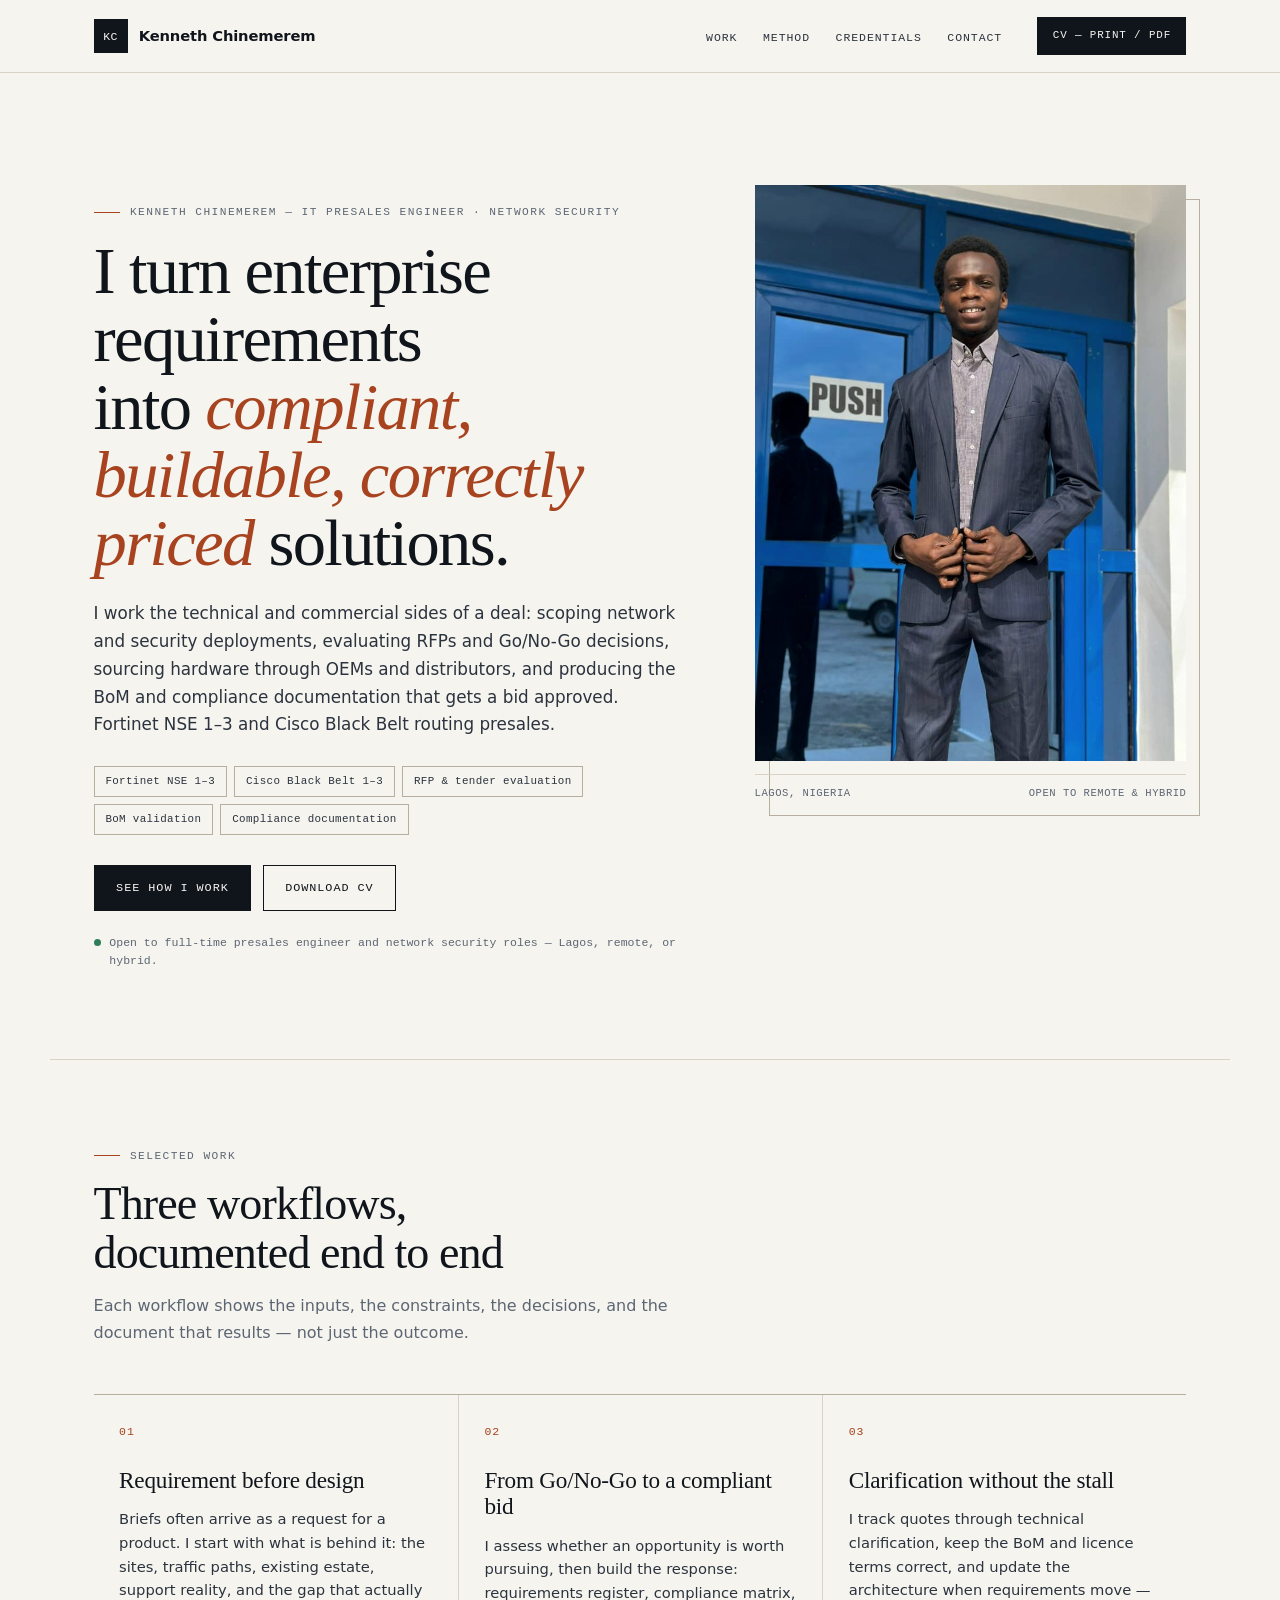
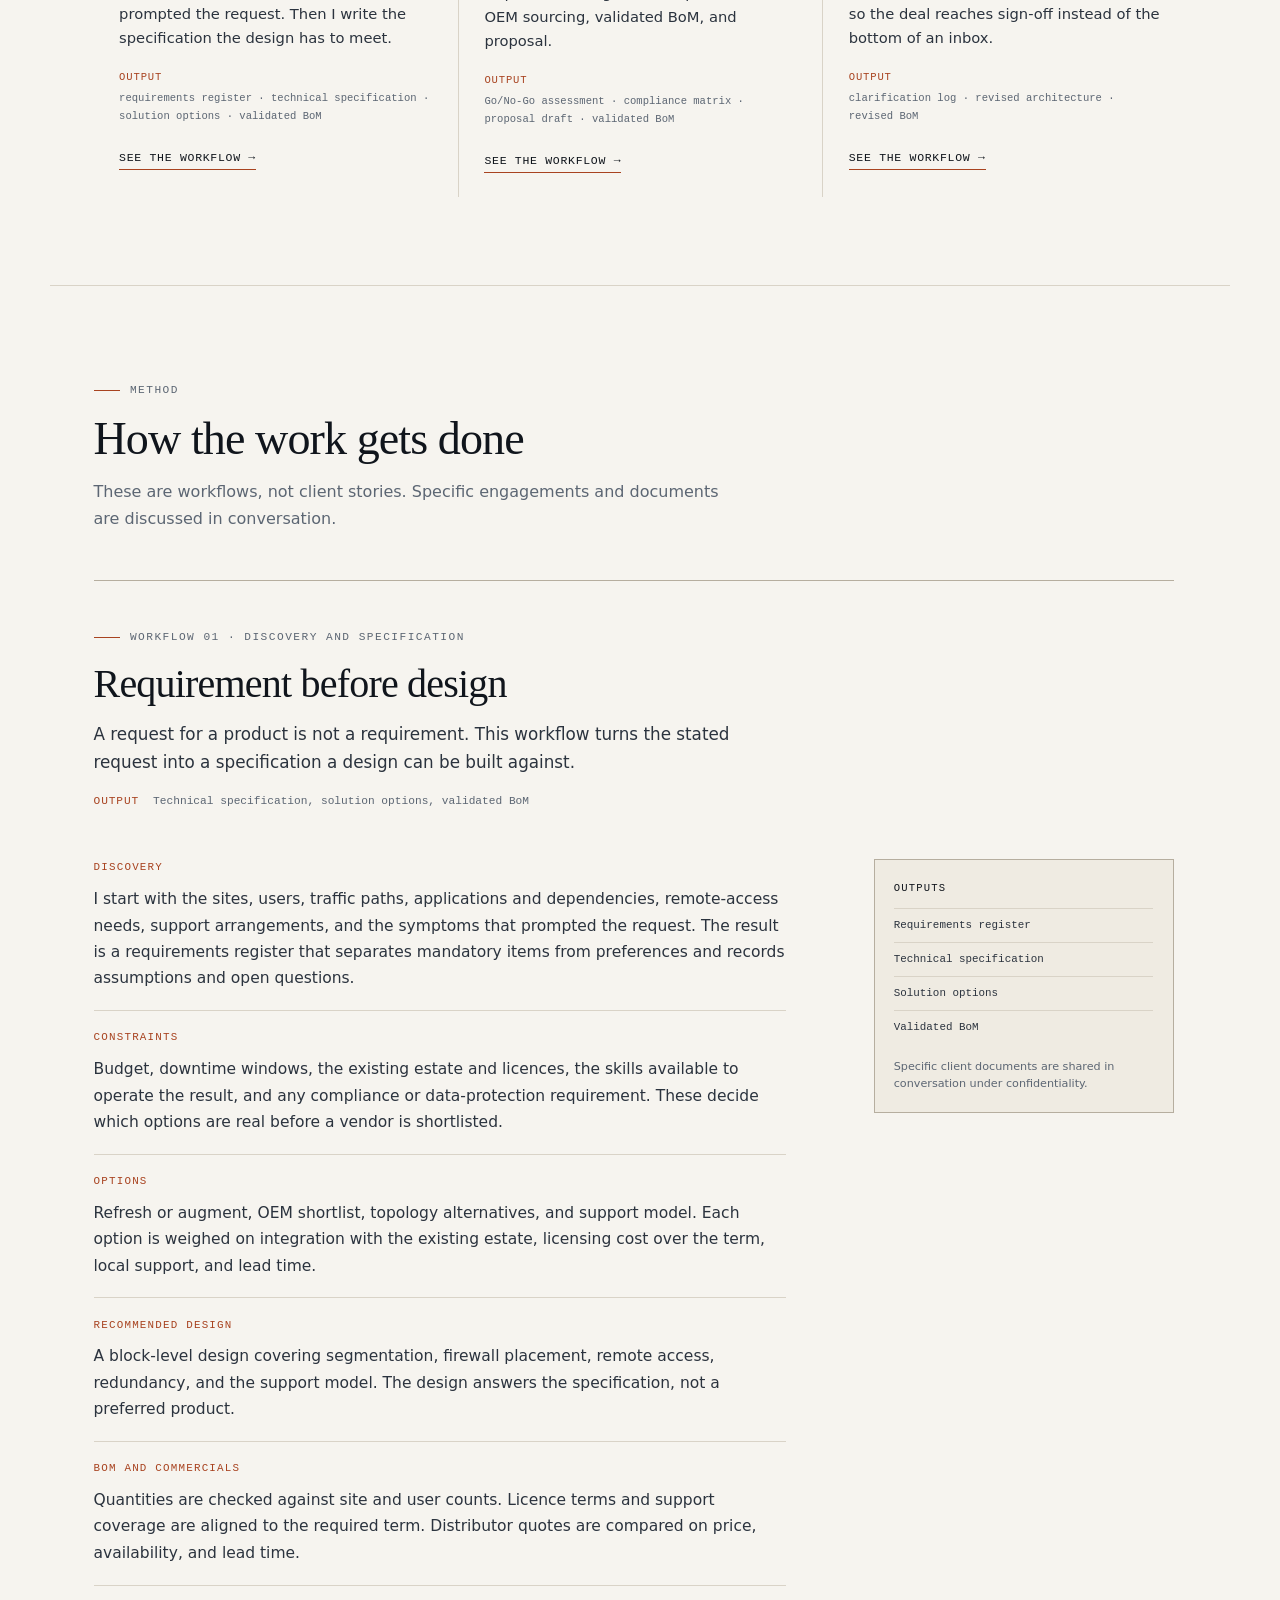
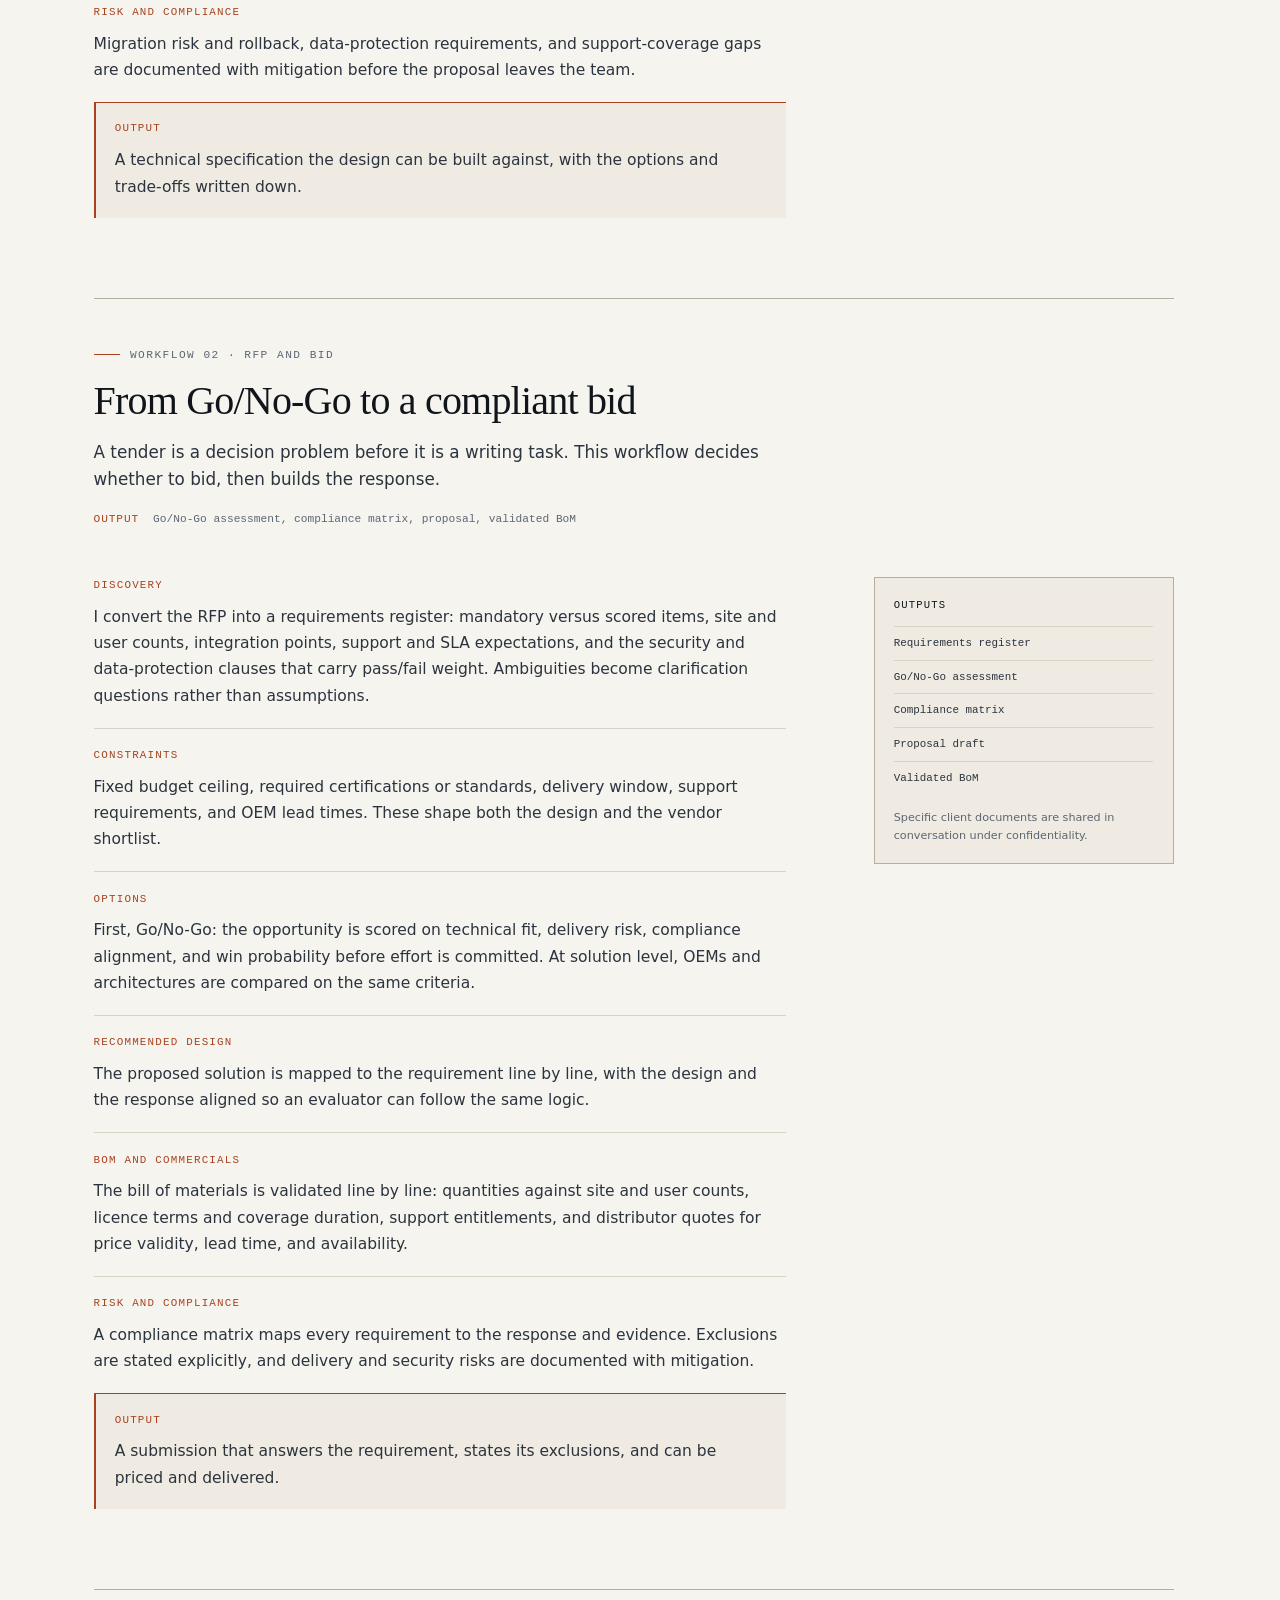
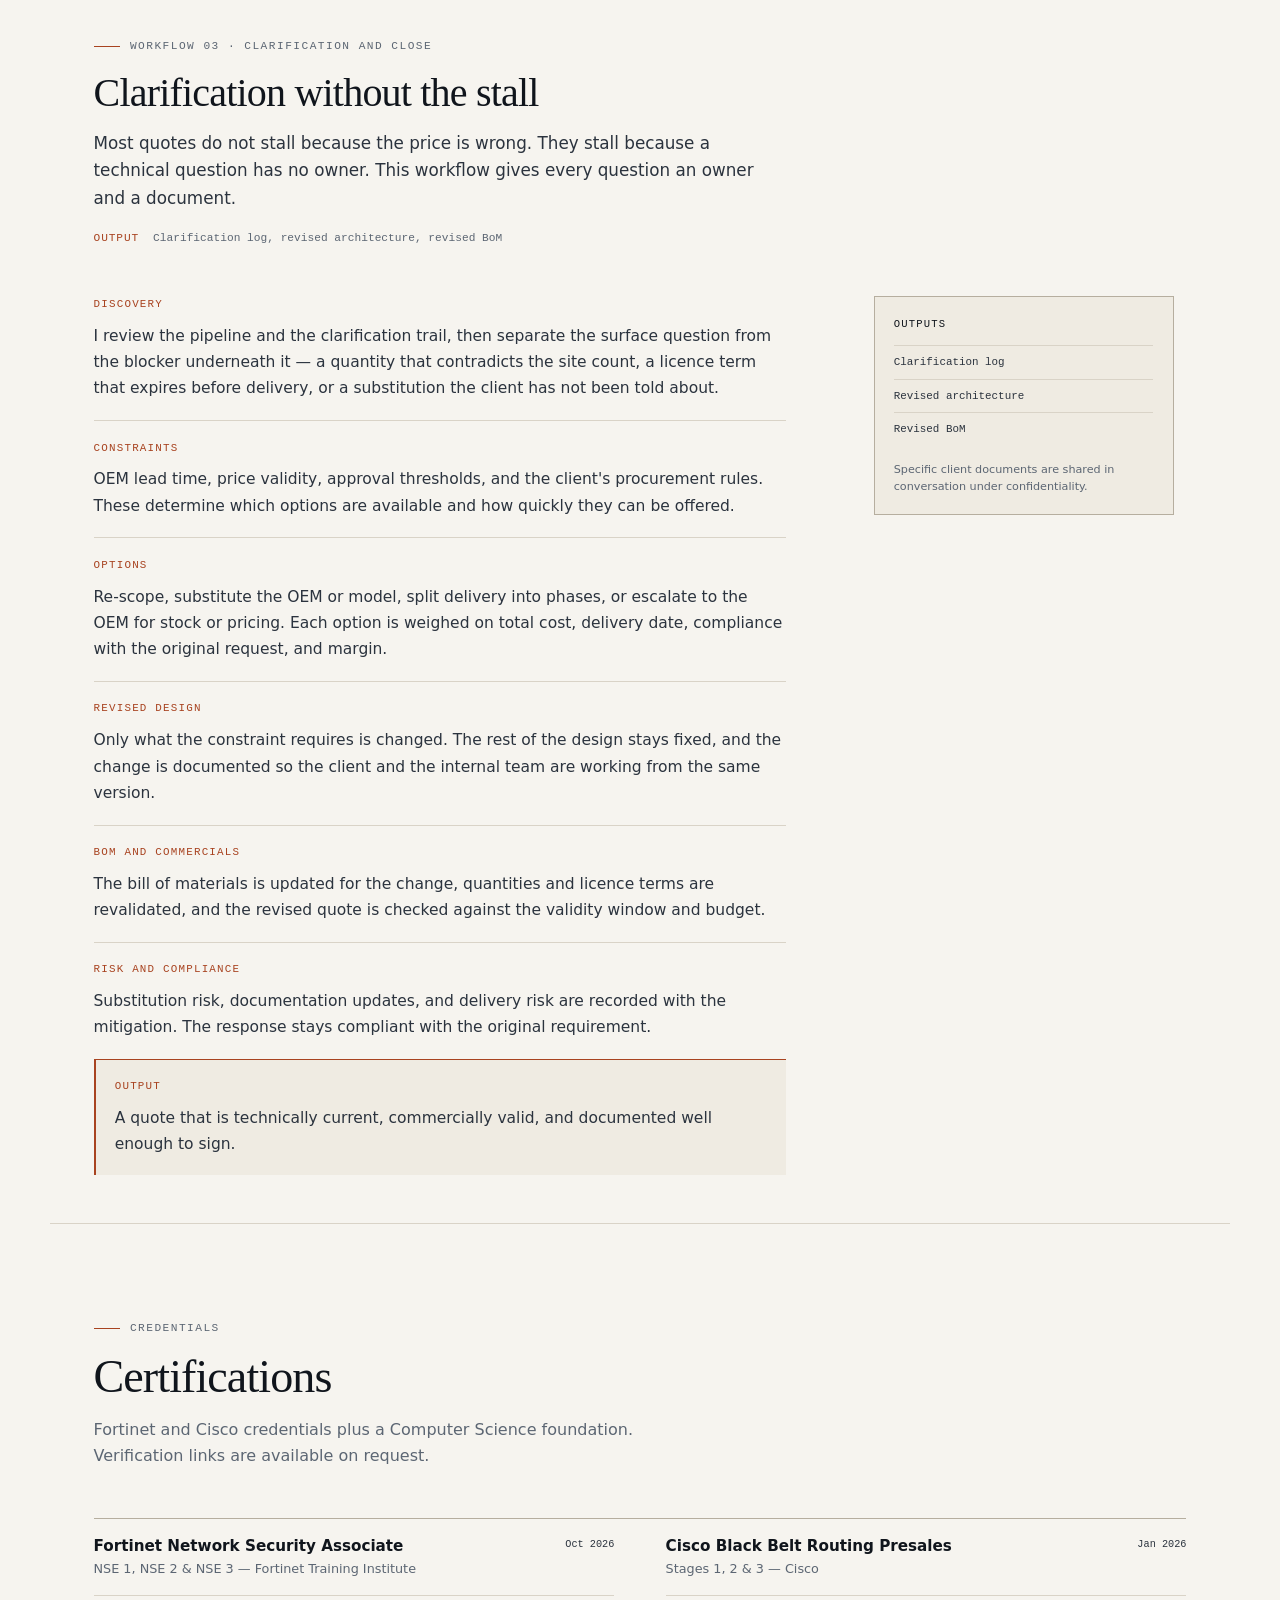
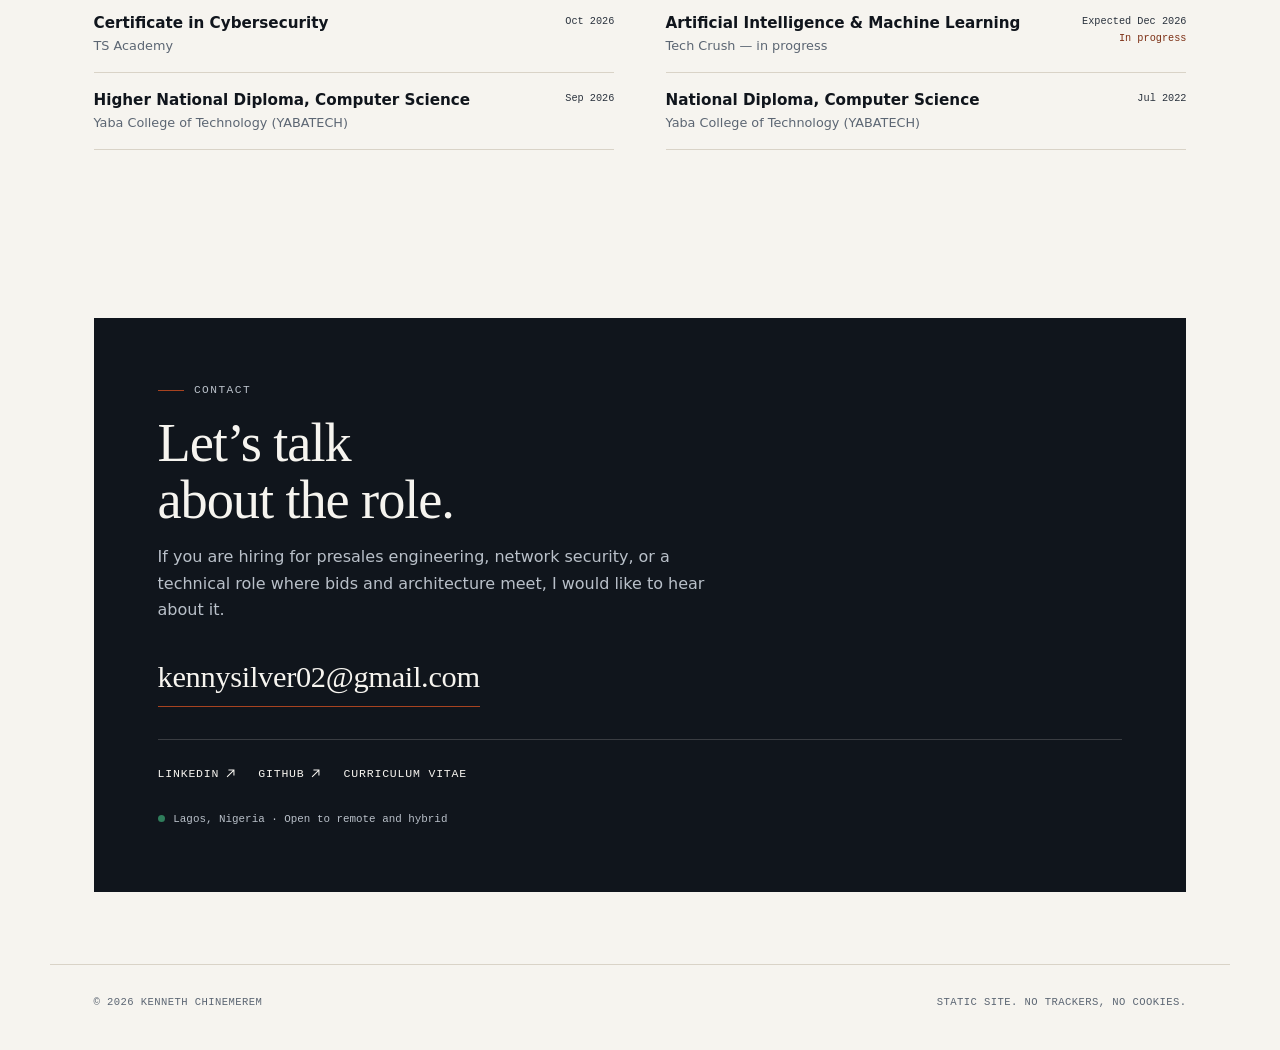
==== commit 09d622c5: "Remove placeholders and reframe cases as workflows Replace the client-specific bracketed fields with" ====
--- a/index.html
+++ b/index.html
@@ -7,14 +7,13 @@
 <meta name="description" content="Kenneth Chinemerem is an IT Presales Engineer with Fortinet NSE 1–3 and Cisco Black Belt routing presales, working on RFP evaluation, solution scoping, BoM validation, and compliance documentation for network and security deployments.">
 <meta name="theme-color" content="#10151c">
 
-<!-- TODO before deploy: replace example.com with the deployed URL in canonical, OG, and JSON-LD. -->
-<link rel="canonical" href="https://example.com/">
+<link rel="canonical" href="https://kennysilver02.github.io/Portfolio/">
 
 <meta property="og:type" content="profile">
 <meta property="og:title" content="Kenneth Chinemerem — IT Presales Engineer">
 <meta property="og:description" content="Enterprise requirements into compliant, buildable, correctly priced network and security solutions.">
-<meta property="og:url" content="https://example.com/">
-<meta property="og:image" content="https://example.com/img/og.jpg">
+<meta property="og:url" content="https://kennysilver02.github.io/Portfolio/">
+<meta property="og:image" content="https://kennysilver02.github.io/Portfolio/img/og.jpg">
 <meta property="og:image:width" content="1200">
 <meta property="og:image:height" content="630">
 <meta name="twitter:card" content="summary_large_image">
@@ -22,13 +21,6 @@
 <link rel="icon" href="img/favicon.svg" type="image/svg+xml">
 <link rel="preload" as="image" href="img/kenneth-portrait.jpg">
 <link rel="stylesheet" href="style.css">
-
-<!--
-  PLACEHOLDERS
-  Every bracketed item is wrapped in <span class="ph"> and must be replaced or removed
-  before publishing. Nothing in brackets should reach production.
-  Blocking inputs are listed in the case studies and the credentials section.
--->
 
 <script type="application/ld+json">
 {
@@ -38,8 +30,8 @@
   "jobTitle": "IT Presales Engineer",
   "description": "IT Presales Engineer specialising in network security solution scoping, RFP and bid evaluation, OEM sourcing, BoM validation, and compliance documentation.",
   "email": "mailto:kennysilver02@gmail.com",
-  "url": "https://example.com/",
-  "image": "https://example.com/img/kenneth-portrait.jpg",
+  "url": "https://kennysilver02.github.io/Portfolio/",
+  "image": "https://kennysilver02.github.io/Portfolio/img/kenneth-portrait.jpg",
   "address": {
     "@type": "PostalAddress",
     "addressLocality": "Lagos",
@@ -87,7 +79,7 @@
     <nav id="site-nav" class="site-nav" aria-label="Primary">
       <ul>
         <li><a href="#work">Work</a></li>
-        <li><a href="#cases">Cases</a></li>
+        <li><a href="#method">Method</a></li>
         <li><a href="#credentials">Credentials</a></li>
         <li><a href="#contact">Contact</a></li>
       </ul>
@@ -118,7 +110,7 @@
       </ul>
 
       <div class="actions">
-        <a class="button" href="#cases">See the case studies</a>
+        <a class="button" href="#method">See how I work</a>
         <a class="button button-ghost" href="cv.html">Download CV</a>
       </div>
 
@@ -140,10 +132,10 @@
   <section class="work wrap" id="work">
     <header class="section-head">
       <p class="eyebrow">Selected work</p>
-      <h2>Three engagements, documented end to end</h2>
+      <h2>Three workflows, documented end to end</h2>
       <p class="section-sub">
-        Each case shows the requirement, the constraints, the options considered, and the
-        document that resulted — not just the outcome.
+        Each workflow shows the inputs, the constraints, the decisions, and the document
+        that results — not just the outcome.
       </p>
     </header>
 
@@ -157,10 +149,10 @@
           actually prompted the request. Then I write the specification the design has to meet.
         </p>
         <p class="evidence-line">
-          <span class="evidence-label">Evidence</span>
-          discovery notes · OEM comparison · architecture diagram · redacted BoM
-        </p>
-        <a class="card-link" href="#case-01">Read the case</a>
+          <span class="evidence-label">Output</span>
+          requirements register · technical specification · solution options · validated BoM
+        </p>
+        <a class="card-link" href="#workflow-01">See the workflow</a>
       </li>
 
       <li class="card">
@@ -171,53 +163,48 @@
           requirements register, compliance matrix, OEM sourcing, validated BoM, and proposal.
         </p>
         <p class="evidence-line">
-          <span class="evidence-label">Evidence</span>
-          redacted RFP excerpt · Go/No-Go memo · compliance matrix · proposal page
-        </p>
-        <a class="card-link" href="#case-02">Read the case</a>
+          <span class="evidence-label">Output</span>
+          Go/No-Go assessment · compliance matrix · proposal draft · validated BoM
+        </p>
+        <a class="card-link" href="#workflow-02">See the workflow</a>
       </li>
 
       <li class="card">
         <span class="card-num" aria-hidden="true">03</span>
-        <h3>The quote doesn't stall on paperwork</h3>
+        <h3>Clarification without the stall</h3>
         <p>
           I track quotes through technical clarification, keep the BoM and licence terms
           correct, and update the architecture when requirements move — so the deal reaches
           sign-off instead of the bottom of an inbox.
         </p>
         <p class="evidence-line">
-          <span class="evidence-label">Evidence</span>
-          revised BoM · redacted clarification thread · timeline
-        </p>
-        <a class="card-link" href="#case-03">Read the case</a>
+          <span class="evidence-label">Output</span>
+          clarification log · revised architecture · revised BoM
+        </p>
+        <a class="card-link" href="#workflow-03">See the workflow</a>
       </li>
     </ol>
   </section>
 
-  <section class="cases wrap" id="cases">
+  <section class="method wrap" id="method">
     <header class="section-head">
-      <p class="eyebrow">Case studies</p>
-      <h2>What the work actually looked like</h2>
+      <p class="eyebrow">Method</p>
+      <h2>How the work gets done</h2>
       <p class="section-sub">
-        Client names, pricing, and partner details are redacted. The method and the documents
-        are not.
+        These are workflows, not client stories. Specific engagements and documents are
+        discussed in conversation.
       </p>
     </header>
 
-    <article class="case" id="case-01">
+    <article class="case" id="workflow-01">
       <header class="case-head">
-        <p class="eyebrow">Case 01 · <span class="ph">[sector]</span> · <span class="ph">[year]</span></p>
-        <h3>When the complaint wasn't the problem</h3>
+        <p class="eyebrow">Workflow 01 · Discovery and specification</p>
+        <h3>Requirement before design</h3>
         <p class="case-deck">
-          A <span class="ph">[sector]</span> organization with <span class="ph">[N]</span> sites
-          asked us to quote <span class="ph">[the stated request — e.g., "a bigger firewall"]</span>.
-          The design that followed came from a different question.
-        </p>
-        <dl class="case-meta">
-          <div><dt>Role</dt><dd><span class="ph">[conducted discovery and defined the technical specification / supported the senior architect]</span></dd></div>
-          <div><dt>Scope</dt><dd><span class="ph">[N]</span> sites · <span class="ph">[N]</span> users</dd></div>
-          <div><dt>Outcome</dt><dd><span class="ph">[specification delivered / proposal accepted / revision cycles]</span></dd></div>
-        </dl>
+          A request for a product is not a requirement. This workflow turns the stated request
+          into a specification a design can be built against.
+        </p>
+        <p class="case-output"><span>Output</span> Technical specification, solution options, validated BoM</p>
       </header>
 
       <div class="case-body">
@@ -225,113 +212,88 @@
           <section class="step">
             <h4>Discovery</h4>
             <p>
-              I ran discovery with <span class="ph">[the sales executive / senior architect]</span>,
-              covering the sites, users, current topology, traffic paths, applications and
-              dependencies, remote-access requirements, support arrangements, and the symptoms
-              that prompted the request. The stated request was
-              <span class="ph">[stated request]</span>; the actual gap was
-              <span class="ph">[real finding — e.g., unsegmented flat network, single points of failure, expired support]</span>.
-              That distinction changed the scope.
+              I start with the sites, users, traffic paths, applications and dependencies,
+              remote-access needs, support arrangements, and the symptoms that prompted the
+              request. The result is a requirements register that separates mandatory items
+              from preferences and records assumptions and open questions.
             </p>
           </section>
 
           <section class="step">
             <h4>Constraints</h4>
             <p>
-              <span class="ph">[Budget ceiling]</span>,
-              <span class="ph">[downtime window]</span>,
-              <span class="ph">[existing OEM estate and licences]</span>, the in-house skills
-              available to operate the result, and
-              <span class="ph">[compliance or data-protection requirement]</span>.
-              <span class="ph">[One constraint that ruled out an otherwise obvious option.]</span>
+              Budget, downtime windows, the existing estate and licences, the skills available
+              to operate the result, and any compliance or data-protection requirement. These
+              decide which options are real before a vendor is shortlisted.
             </p>
           </section>
 
           <section class="step">
             <h4>Options</h4>
             <p>
-              I compared <span class="ph">[refresh vs augment]</span>, shortlisted
-              <span class="ph">[OEM A]</span> and <span class="ph">[OEM B]</span>, and considered
-              <span class="ph">[topology alternatives / support model]</span>. The shortlist was
-              weighed on <span class="ph">[criteria — integration, licensing cost over the term, local support, lead time]</span>.
-              We recommended <span class="ph">[path]</span> because <span class="ph">[reason]</span>.
+              Refresh or augment, OEM shortlist, topology alternatives, and support model.
+              Each option is weighed on integration with the existing estate, licensing cost
+              over the term, local support, and lead time.
             </p>
           </section>
 
           <section class="step">
             <h4>Recommended design</h4>
             <p>
-              <span class="ph">[Fortinet / Cisco]</span> at
-              <span class="ph">[edge / core / branch]</span>, with
-              <span class="ph">[segmentation plan]</span>,
-              <span class="ph">[firewall placement]</span>,
-              <span class="ph">[VPN or remote access]</span>,
-              <span class="ph">[redundancy]</span>, and
-              <span class="ph">[support model]</span>.
+              A block-level design covering segmentation, firewall placement, remote access,
+              redundancy, and the support model. The design answers the specification, not a
+              preferred product.
             </p>
           </section>
 
           <section class="step">
             <h4>BoM and commercials</h4>
             <p>
-              I validated quantities against <span class="ph">[N]</span> sites and
-              <span class="ph">[N]</span> users, aligned licence terms and support coverage to
-              <span class="ph">[term]</span>, and compared distributor quotes for
-              <span class="ph">[price / availability / lead time]</span>.
-              <span class="ph">[One correction or trade-off made.]</span>
+              Quantities are checked against site and user counts. Licence terms and support
+              coverage are aligned to the required term. Distributor quotes are compared on
+              price, availability, and lead time.
             </p>
           </section>
 
           <section class="step">
             <h4>Risk and compliance</h4>
             <p>
-              I documented <span class="ph">[migration risk and rollback]</span>,
-              <span class="ph">[security or data-protection requirement]</span>, and
-              <span class="ph">[support-coverage gap]</span>, with mitigation for each.
-              <span class="ph">[One risk I flagged that changed the design.]</span>
+              Migration risk and rollback, data-protection requirements, and support-coverage
+              gaps are documented with mitigation before the proposal leaves the team.
             </p>
           </section>
 
           <section class="step step-outcome">
-            <h4>Outcome</h4>
-            <p>
-              <span class="ph">[Specification delivered / proposal accepted / PoC requested]</span>.
-              <span class="ph">[One verifiable fact about what changed.]</span>
-            </p>
-          </section>
-        </div>
-
-        <aside class="case-evidence" aria-label="Evidence for case 01">
-          <h4>Evidence</h4>
+            <h4>Output</h4>
+            <p>
+              A technical specification the design can be built against, with the options and
+              trade-offs written down.
+            </p>
+          </section>
+        </div>
+
+        <aside class="case-evidence" aria-label="Outputs for workflow 01">
+          <h4>Outputs</h4>
           <ul>
-            <li><span class="ph">[Discovery notes]</span></li>
-            <li><span class="ph">[OEM comparison]</span></li>
-            <li><span class="ph">[Architecture diagram]</span></li>
-            <li><span class="ph">[Redacted BoM]</span></li>
+            <li>Requirements register</li>
+            <li>Technical specification</li>
+            <li>Solution options</li>
+            <li>Validated BoM</li>
           </ul>
-          <p class="note">Client and pricing details redacted. Artifacts withheld where confidentiality applies.</p>
-          <figure class="diagram">
-            <span>Architecture diagram</span>
-            <small class="ph">[TODO: export SVG from draw.io — label as reconstructed]</small>
-          </figure>
+          <p class="note">Specific client documents are shared in conversation under confidentiality.</p>
         </aside>
       </div>
     </article>
 
-    <article class="case" id="case-02">
+    <article class="case" id="workflow-02">
       <header class="case-head">
-        <p class="eyebrow">Case 02 · <span class="ph">[sector]</span> · <span class="ph">[year]</span></p>
+        <p class="eyebrow">Workflow 02 · RFP and bid</p>
         <h3>From Go/No-Go to a compliant bid</h3>
         <p class="case-deck">
-          A <span class="ph">[sector]</span> organization with <span class="ph">[N]</span> sites
-          issued a tender for <span class="ph">[scope — e.g., firewall and network refresh]</span>.
-          Submissions closed in <span class="ph">[X]</span> weeks.
-        </p>
-        <dl class="case-meta">
-          <div><dt>Role</dt><dd><span class="ph">[co-authored / supported]</span> the bid from requirements extraction through submission</dd></div>
-          <div><dt>Scope</dt><dd><span class="ph">[N]</span>-page RFP · <span class="ph">[N]</span> sites</dd></div>
-          <div><dt>Outcome</dt><dd><span class="ph">[bid submitted / shortlisted / clarification stage / awarded]</span></dd></div>
-        </dl>
+          A tender is a decision problem before it is a writing task. This workflow decides
+          whether to bid, then builds the response.
+        </p>
+        <p class="case-output"><span>Output</span> Go/No-Go assessment, compliance matrix, proposal, validated BoM</p>
       </header>
 
       <div class="case-body">
@@ -339,110 +301,89 @@
           <section class="step">
             <h4>Discovery</h4>
             <p>
-              I converted the RFP into a requirements register: mandatory versus scored items,
+              I convert the RFP into a requirements register: mandatory versus scored items,
               site and user counts, integration points, support and SLA expectations, and the
-              security and data-protection clauses that carry pass/fail weight. I then reviewed
-              it with <span class="ph">[the sales lead / senior architect]</span> to separate what
-              the document asked for from what the client actually needed — including
-              <span class="ph">[one real ambiguity or contradiction, e.g., two sections specifying different uplink requirements]</span>.
+              security and data-protection clauses that carry pass/fail weight. Ambiguities
+              become clarification questions rather than assumptions.
             </p>
           </section>
 
           <section class="step">
             <h4>Constraints</h4>
             <p>
-              The bid had a fixed budget ceiling, required
-              <span class="ph">[certification or standard]</span>, had to be delivered within
-              <span class="ph">[window]</span>, and needed
-              <span class="ph">[local support / specified warranty]</span>. OEM lead times were
-              <span class="ph">[the binding constraint]</span>. These shaped both the design and
-              the vendor shortlist.
+              Fixed budget ceiling, required certifications or standards, delivery window,
+              support requirements, and OEM lead times. These shape both the design and the
+              vendor shortlist.
             </p>
           </section>
 
           <section class="step">
             <h4>Options</h4>
             <p>
-              First, Go/No-Go: we scored the opportunity on technical fit, delivery risk,
-              compliance alignment, and win probability before committing effort. At solution
-              level, I compared <span class="ph">[OEM A]</span> against
-              <span class="ph">[OEM B]</span> on <span class="ph">[criteria]</span>, and
-              considered <span class="ph">[single vs multi-vendor / refresh vs augment]</span>.
-              We chose <span class="ph">[path]</span> because <span class="ph">[reason]</span>.
+              First, Go/No-Go: the opportunity is scored on technical fit, delivery risk,
+              compliance alignment, and win probability before effort is committed. At
+              solution level, OEMs and architectures are compared on the same criteria.
             </p>
           </section>
 
           <section class="step">
             <h4>Recommended design</h4>
             <p>
-              <span class="ph">[Fortinet / Cisco / mixed]</span> at
-              <span class="ph">[edge / core / branch]</span>, with
-              <span class="ph">[segmentation, remote access, redundancy, support model]</span>.
+              The proposed solution is mapped to the requirement line by line, with the design
+              and the response aligned so an evaluator can follow the same logic.
             </p>
           </section>
 
           <section class="step">
             <h4>BoM and commercials</h4>
             <p>
-              I validated the bill of materials line by line — quantities against
-              <span class="ph">[N]</span> sites and <span class="ph">[N]</span> users, licence
-              terms and coverage duration, support entitlements — and checked distributor quotes
-              for <span class="ph">[price validity / lead time / availability]</span>.
-              <span class="ph">[One specific correction made.]</span>
+              The bill of materials is validated line by line: quantities against site and
+              user counts, licence terms and coverage duration, support entitlements, and
+              distributor quotes for price validity, lead time, and availability.
             </p>
           </section>
 
           <section class="step">
             <h4>Risk and compliance</h4>
             <p>
-              I built the compliance matrix mapping each requirement to our response and
-              evidence, flagged exclusions explicitly, and documented
-              <span class="ph">[delivery risk / security clause]</span> with its mitigation.
-              <span class="ph">[One risk I raised.]</span>
+              A compliance matrix maps every requirement to the response and evidence.
+              Exclusions are stated explicitly, and delivery and security risks are documented
+              with mitigation.
             </p>
           </section>
 
           <section class="step step-outcome">
-            <h4>Outcome</h4>
-            <p>
-              <span class="ph">[Bid submitted / shortlisted / clarification stage / awarded]</span>.
-              <span class="ph">[One verifiable fact about what changed because of my work.]</span>
-            </p>
-          </section>
-        </div>
-
-        <aside class="case-evidence" aria-label="Evidence for case 02">
-          <h4>Evidence</h4>
+            <h4>Output</h4>
+            <p>
+              A submission that answers the requirement, states its exclusions, and can be
+              priced and delivered.
+            </p>
+          </section>
+        </div>
+
+        <aside class="case-evidence" aria-label="Outputs for workflow 02">
+          <h4>Outputs</h4>
           <ul>
-            <li><span class="ph">[Redacted RFP excerpt]</span></li>
-            <li><span class="ph">[Go/No-Go memo]</span></li>
-            <li><span class="ph">[Compliance matrix]</span></li>
-            <li><span class="ph">[Proposal page]</span></li>
-            <li><span class="ph">[Validated BoM]</span></li>
+            <li>Requirements register</li>
+            <li>Go/No-Go assessment</li>
+            <li>Compliance matrix</li>
+            <li>Proposal draft</li>
+            <li>Validated BoM</li>
           </ul>
-          <p class="note">Client and pricing details redacted. Artifacts withheld where confidentiality applies.</p>
-          <figure class="diagram">
-            <span>Solution overview</span>
-            <small class="ph">[TODO: export SVG diagram]</small>
-          </figure>
+          <p class="note">Specific client documents are shared in conversation under confidentiality.</p>
         </aside>
       </div>
     </article>
 
-    <article class="case" id="case-03">
+    <article class="case" id="workflow-03">
       <header class="case-head">
-        <p class="eyebrow">Case 03 · <span class="ph">[sector]</span> · <span class="ph">[year]</span></p>
-        <h3>The quote that stopped moving</h3>
+        <p class="eyebrow">Workflow 03 · Clarification and close</p>
+        <h3>Clarification without the stall</h3>
         <p class="case-deck">
-          A <span class="ph">[sector]</span> client had received a quote for
-          <span class="ph">[scope]</span> and gone quiet at the
-          <span class="ph">[stage — technical clarification / procurement review]</span> stage.
-        </p>
-        <dl class="case-meta">
-          <div><dt>Role</dt><dd><span class="ph">[tracked the quote and supplied technical clarification]</span></dd></div>
-          <div><dt>Scope</dt><dd>Quote open <span class="ph">[duration]</span></dd></div>
-          <div><dt>Outcome</dt><dd><span class="ph">[clarification closed / quote reissued / sign-off]</span></dd></div>
-        </dl>
+          Most quotes do not stall because the price is wrong. They stall because a technical
+          question has no owner. This workflow gives every question an owner and a document.
+        </p>
+        <p class="case-output"><span>Output</span> Clarification log, revised architecture, revised BoM</p>
       </header>
 
       <div class="case-body">
@@ -450,85 +391,74 @@
           <section class="step">
             <h4>Discovery</h4>
             <p>
-              I reviewed the pipeline history and the clarification trail. The client's last
-              questions centred on <span class="ph">[the stated concern — lead time, compatibility, licence coverage]</span>.
-              The actual blocker was
-              <span class="ph">[real blocker — e.g., a BoM line that contradicted the site count, a licence term that expired before delivery, an undisclosed OEM substitution]</span>.
-              That was the gap to close, not <span class="ph">[the surface question]</span>.
+              I review the pipeline and the clarification trail, then separate the surface
+              question from the blocker underneath it — a quantity that contradicts the site
+              count, a licence term that expires before delivery, or a substitution the client
+              has not been told about.
             </p>
           </section>
 
           <section class="step">
             <h4>Constraints</h4>
             <p>
-              <span class="ph">[OEM lead time]</span>,
-              <span class="ph">[price validity window]</span>,
-              <span class="ph">[internal approval threshold]</span>, and
-              <span class="ph">[client procurement rule]</span>.
-              <span class="ph">[One constraint that limited the options.]</span>
+              OEM lead time, price validity, approval thresholds, and the client's procurement
+              rules. These determine which options are available and how quickly they can be
+              offered.
             </p>
           </section>
 
           <section class="step">
             <h4>Options</h4>
             <p>
-              I compared <span class="ph">[re-scope the quote / substitute the OEM or model / split delivery into phases / escalate to the OEM for stock or pricing]</span>.
-              The options were weighed on
-              <span class="ph">[total cost to the client, delivery date, compliance with the original request, margin]</span>.
-              We took <span class="ph">[chosen option]</span> because <span class="ph">[reason]</span>.
+              Re-scope, substitute the OEM or model, split delivery into phases, or escalate
+              to the OEM for stock or pricing. Each option is weighed on total cost, delivery
+              date, compliance with the original request, and margin.
             </p>
           </section>
 
           <section class="step">
             <h4>Revised design</h4>
             <p>
-              <span class="ph">[What changed technically — substituted model, added licence or support line, revised topology element]</span>.
-              The rest of the design was unchanged.
+              Only what the constraint requires is changed. The rest of the design stays
+              fixed, and the change is documented so the client and the internal team are
+              working from the same version.
             </p>
           </section>
 
           <section class="step">
             <h4>BoM and commercials</h4>
             <p>
-              I updated the BoM for <span class="ph">[the change]</span>, re-validated quantities
-              and licence terms, and confirmed the revised quote stayed within
-              <span class="ph">[budget / validity window]</span>.
-              <span class="ph">[One correction made.]</span>
+              The bill of materials is updated for the change, quantities and licence terms
+              are revalidated, and the revised quote is checked against the validity window
+              and budget.
             </p>
           </section>
 
           <section class="step">
             <h4>Risk and compliance</h4>
             <p>
-              <span class="ph">[Substitution risk and mitigation]</span>,
-              <span class="ph">[documentation updated to keep the response compliant]</span>,
-              <span class="ph">[delivery risk]</span>.
-              <span class="ph">[One risk I raised with the team.]</span>
+              Substitution risk, documentation updates, and delivery risk are recorded with
+              the mitigation. The response stays compliant with the original requirement.
             </p>
           </section>
 
           <section class="step step-outcome">
-            <h4>Outcome</h4>
-            <p>
-              <span class="ph">[Clarification closed / quote reissued / client signed off]</span>.
-              <span class="ph">[Only if tracked: days or stages removed — otherwise state the change without a number.]</span>
-            </p>
-          </section>
-        </div>
-
-        <aside class="case-evidence" aria-label="Evidence for case 03">
-          <h4>Evidence</h4>
+            <h4>Output</h4>
+            <p>
+              A quote that is technically current, commercially valid, and documented well
+              enough to sign.
+            </p>
+          </section>
+        </div>
+
+        <aside class="case-evidence" aria-label="Outputs for workflow 03">
+          <h4>Outputs</h4>
           <ul>
-            <li><span class="ph">[Redacted clarification thread]</span></li>
-            <li><span class="ph">[Revised BoM]</span></li>
-            <li><span class="ph">[Timeline]</span></li>
-            <li><span class="ph">[Pipeline view, if permitted]</span></li>
+            <li>Clarification log</li>
+            <li>Revised architecture</li>
+            <li>Revised BoM</li>
           </ul>
-          <p class="note">Client, pricing, and quote details redacted. Pipeline data published only with employer approval.</p>
-          <figure class="diagram">
-            <span>Before / after scope</span>
-            <small class="ph">[TODO: simple two-column SVG]</small>
-          </figure>
+          <p class="note">Specific client documents are shared in conversation under confidentiality.</p>
         </aside>
       </div>
     </article>
@@ -537,10 +467,10 @@
   <section class="credentials wrap" id="credentials">
     <header class="section-head">
       <p class="eyebrow">Credentials</p>
-      <h2>Certifications, verifiable</h2>
+      <h2>Certifications</h2>
       <p class="section-sub">
-        Most portfolios say “certified.” Every entry here links to a verification endpoint.
-        <span class="ph">[Add verification URLs before publishing — or remove the verification line.]</span>
+        Fortinet and Cisco credentials plus a Computer Science foundation. Verification links
+        are available on request.
       </p>
     </header>
 
@@ -552,7 +482,6 @@
         </div>
         <div class="cred-side">
           <span class="cred-date">Oct 2026</span>
-          <span class="ph">[verification URL]</span>
         </div>
       </li>
       <li>
@@ -562,7 +491,6 @@
         </div>
         <div class="cred-side">
           <span class="cred-date">Jan 2026</span>
-          <span class="ph">[verification method]</span>
         </div>
       </li>
       <li>
@@ -572,7 +500,6 @@
         </div>
         <div class="cred-side">
           <span class="cred-date">Oct 2026</span>
-          <span class="ph">[verification URL]</span>
         </div>
       </li>
       <li>
@@ -592,7 +519,6 @@
         </div>
         <div class="cred-side">
           <span class="cred-date">Sep 2026</span>
-          <span class="ph">[certificate / transcript]</span>
         </div>
       </li>
       <li>
@@ -602,7 +528,6 @@
         </div>
         <div class="cred-side">
           <span class="cred-date">Jul 2022</span>
-          <span class="ph">[certificate / transcript]</span>
         </div>
       </li>
     </ul>
--- a/style.css
+++ b/style.css
@@ -140,17 +140,6 @@
   color: var(--muted);
 }
 
-/* Placeholders: visible until replaced, easy to grep. */
-.ph {
-  padding: 0 0.18em;
-  border-bottom: 1px dashed var(--accent);
-  background: rgba(168, 67, 32, 0.08);
-  color: var(--accent-ink);
-  font-family: var(--mono);
-  font-size: 0.86em;
-  overflow-wrap: anywhere;
-}
-
 /* --------------------------------------------------------------------------
    Header
    -------------------------------------------------------------------------- */
@@ -489,10 +478,10 @@
 .card-link:hover { color: var(--accent); }
 
 /* --------------------------------------------------------------------------
-   Case studies
-   -------------------------------------------------------------------------- */
-
-.cases {
+   Method workflows
+   -------------------------------------------------------------------------- */
+
+.method {
   padding-block: clamp(3.5rem, 8vw, 6rem) clamp(2rem, 4vw, 3rem);
   border-top: 1px solid var(--line);
 }
@@ -524,33 +513,19 @@
   font-size: 1.05rem;
 }
 
-.case-meta {
-  display: grid;
-  grid-template-columns: repeat(3, minmax(0, 1fr));
-  gap: 1px;
-  margin-top: 1.8rem;
-  border: 1px solid var(--line);
-  background: var(--line);
-}
-
-.case-meta > div {
-  padding: 0.9rem 1rem;
-  background: var(--paper);
-}
-
-.case-meta dt {
-  margin-bottom: 0.3rem;
+.case-output {
+  margin-top: 1rem;
   color: var(--muted);
   font-family: var(--mono);
-  font-size: 0.62rem;
-  letter-spacing: 0.1em;
+  font-size: 0.7rem;
+  line-height: 1.7;
+}
+
+.case-output span {
+  margin-right: 0.45rem;
+  color: var(--accent);
+  letter-spacing: 0.08em;
   text-transform: uppercase;
-}
-
-.case-meta dd {
-  color: var(--ink-2);
-  font-size: 0.86rem;
-  line-height: 1.55;
 }
 
 .case-body {
@@ -629,34 +604,6 @@
   font-size: 0.7rem;
   line-height: 1.55;
 }
-
-.diagram {
-  display: grid;
-  place-items: center;
-  gap: 0.3rem;
-  aspect-ratio: 4 / 3;
-  margin-top: 1.1rem;
-  padding: 0.8rem;
-  border: 1px dashed var(--line-strong);
-  color: var(--muted);
-  text-align: center;
-}
-
-.diagram span {
-  font-family: var(--mono);
-  font-size: 0.68rem;
-  letter-spacing: 0.08em;
-  text-transform: uppercase;
-}
-
-.diagram small {
-  max-width: 24ch;
-  color: var(--muted);
-  font-size: 0.64rem;
-  line-height: 1.5;
-}
-
-.diagram small.ph { color: var(--accent-ink); }
 
 /* --------------------------------------------------------------------------
    Credentials
@@ -855,8 +802,6 @@
   .case-evidence {
     position: static;
   }
-
-  .diagram { aspect-ratio: 16 / 9; }
 
   .cred-list { grid-template-columns: 1fr; }
 }
@@ -907,11 +852,6 @@
   .card:first-child { border-top: 0; }
 
   .card-num { margin-bottom: 1rem; }
-
-  .case-meta { grid-template-columns: 1fr; }
-
-  .case-meta > div { border-top: 1px solid var(--line); }
-  .case-meta > div:first-child { border-top: 0; }
 }
 
 @media (max-width: 480px) {
@@ -988,8 +928,7 @@
   .nav-toggle,
   .actions,
   .contact-links,
-  .site-footer p:last-child,
-  .diagram {
+  .site-footer p:last-child {
     display: none !important;
   }
 
@@ -1079,15 +1018,6 @@
     transform: none !important;
   }
 
-  .ph {
-    padding: 0;
-    border: 0;
-    background: none;
-    color: #000;
-    font-family: inherit;
-    font-size: inherit;
-  }
-
   a { text-decoration: underline; }
   a[href^="http"]::after { content: " (" attr(href) ")"; font-size: 8pt; }
 }
